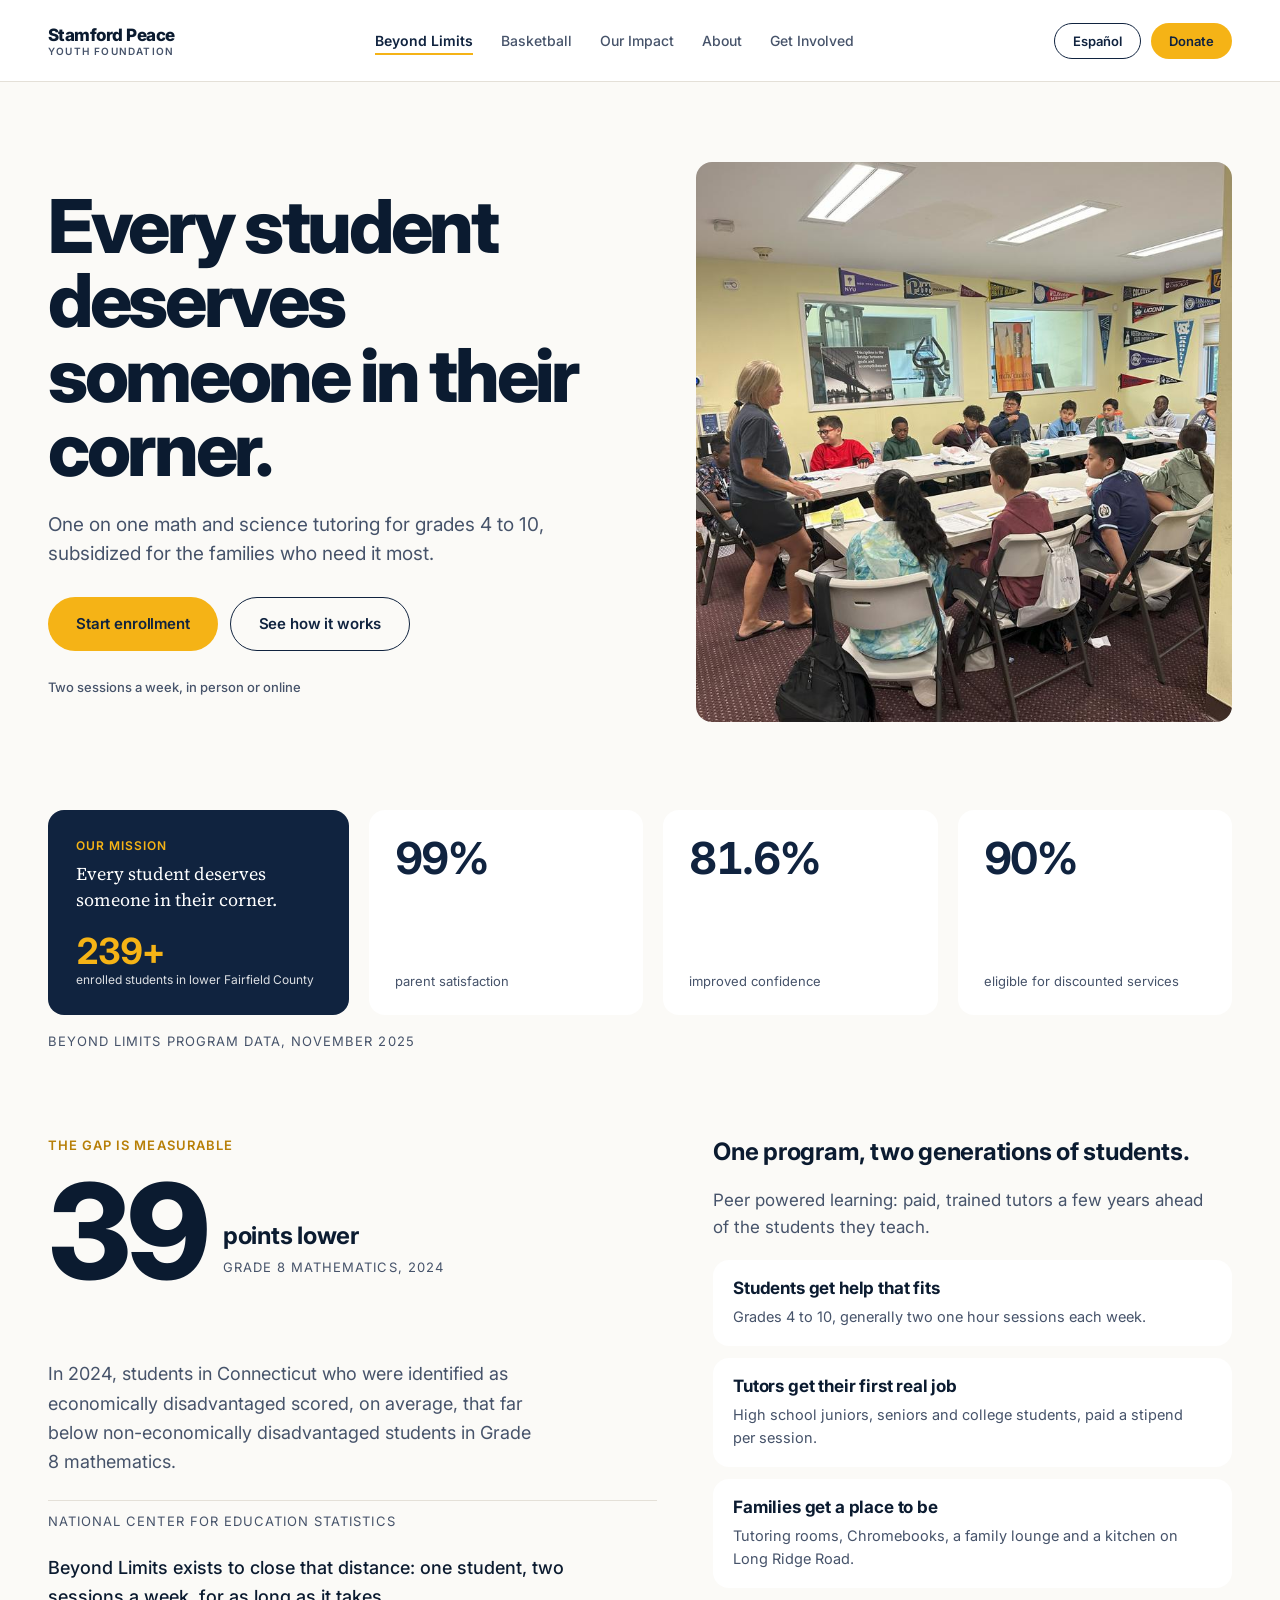
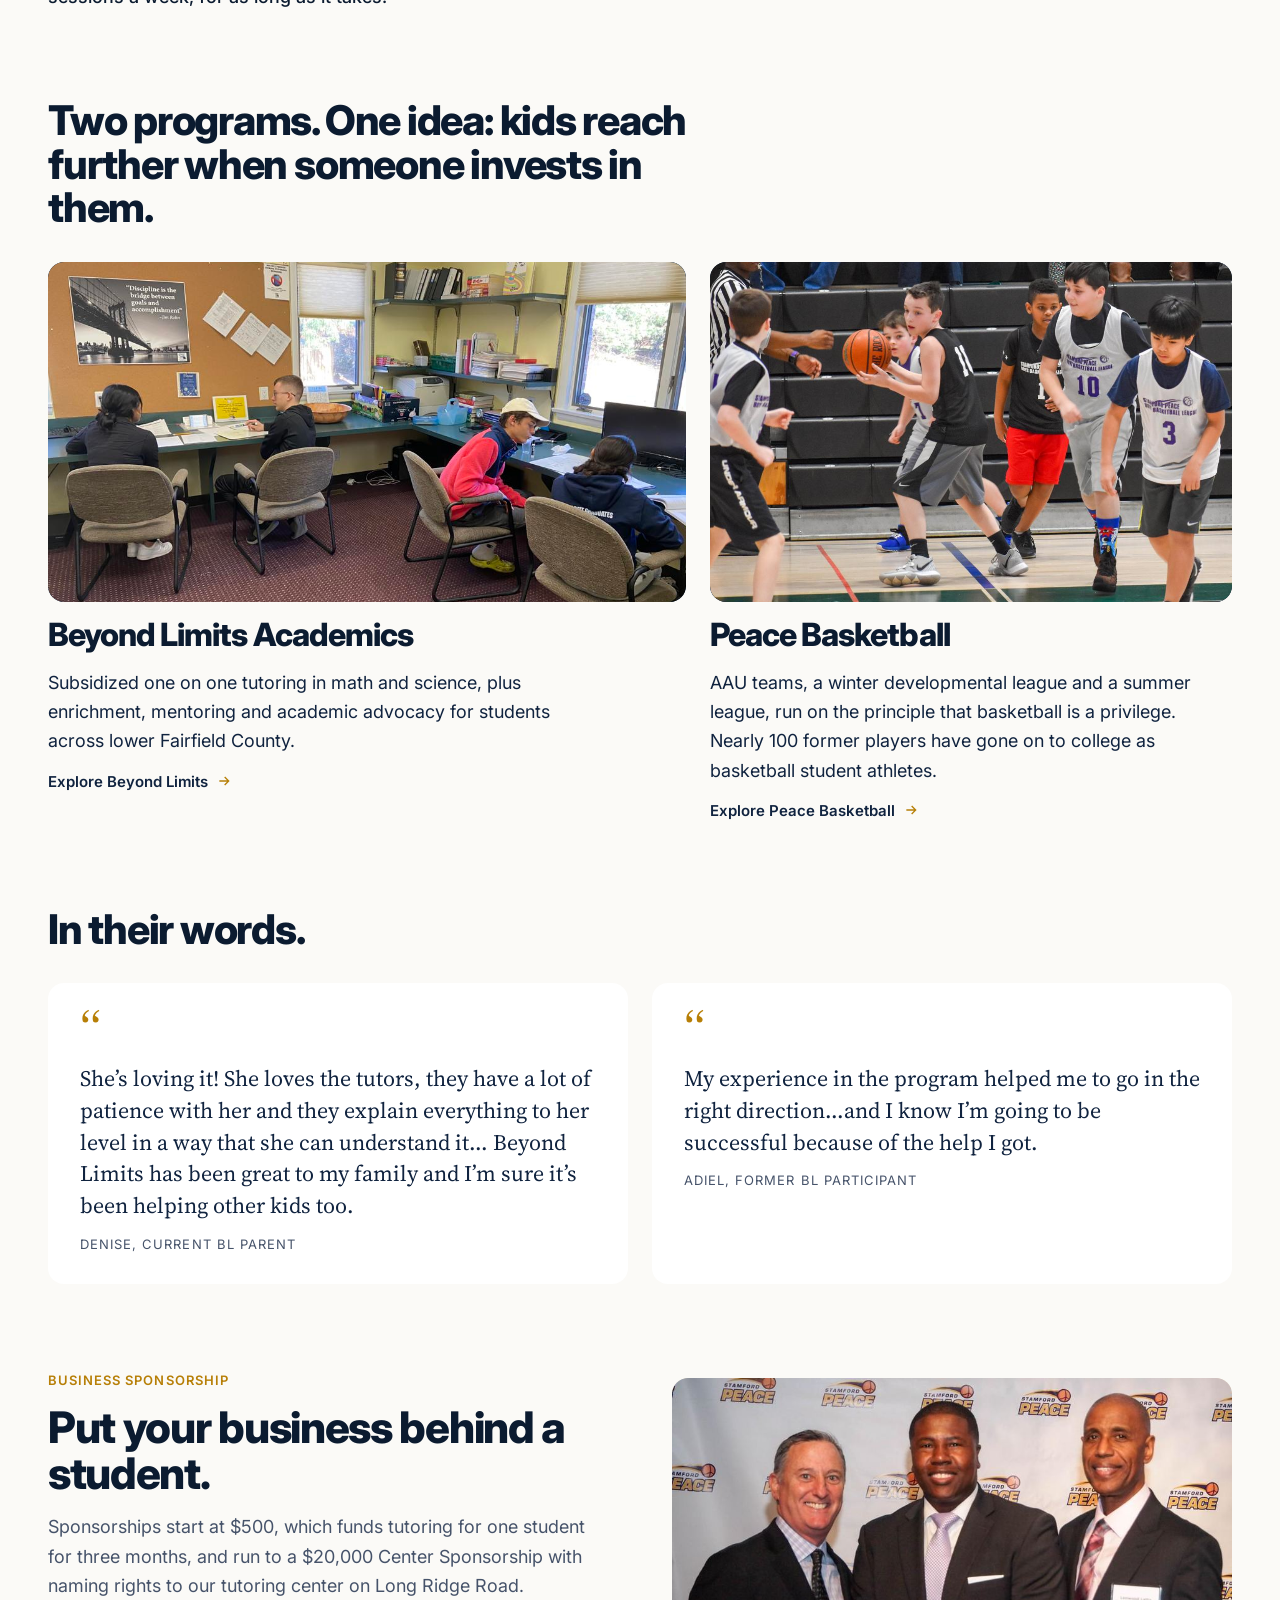
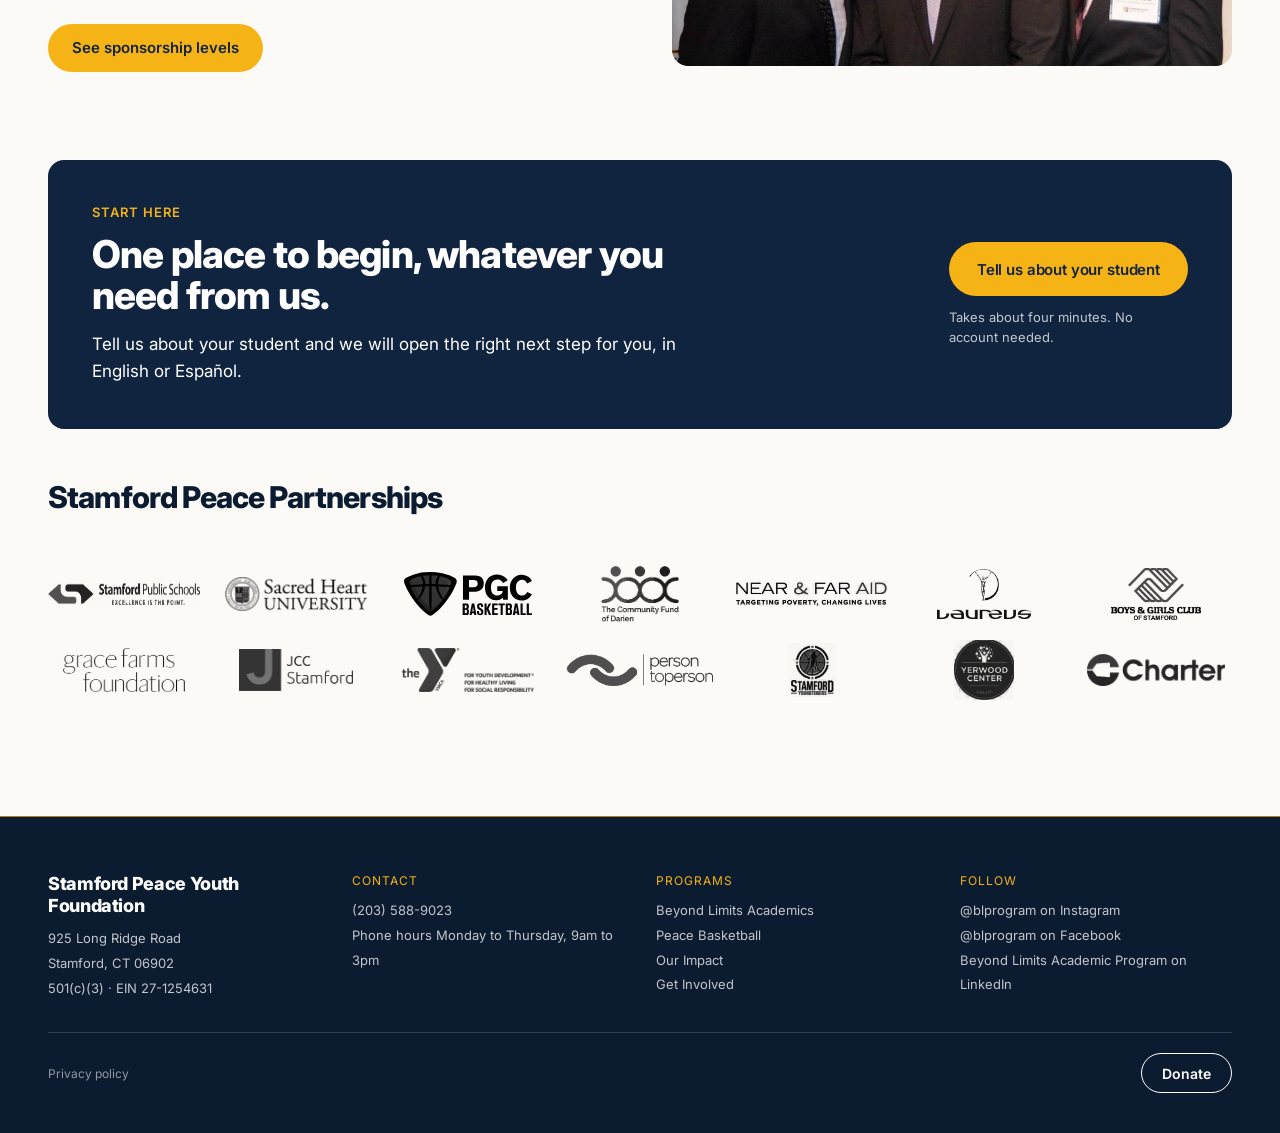
==== index.html @ 71aeefe6 "Rebuild the tutoring page in the Dark Chorus direction Phase 1 through 4 of the redesign, landed on " ====
<!doctype html>
<html lang="en">
<head>
<meta charset="utf-8">
<meta name="robots" content="noindex, nofollow">
<meta name="viewport" content="width=device-width, initial-scale=1">
<title>Beyond Limits Academics · Stamford Peace Youth Foundation</title>
<style>
:root{--navy:#10233F;--ink:#0B1B30;--gold:#F5B316;--gold-deep:#B77F07;--gold-wash:#FDF3DA;--warm:#FBFAF7;--white:#FFFFFF;--slate:#46536A;--line:#E4E0D8;--sky:#E8EEF6;--serif:'Source Serif 4',Georgia,serif;--sans:Inter,system-ui,sans-serif;--pad:48px;--maxw:1280px}
*{box-sizing:border-box}
html{scroll-behavior:smooth}
body{margin:0;background:var(--warm);color:var(--slate);font-family:var(--sans);font-size:16px;-webkit-font-smoothing:antialiased}
a{color:var(--navy);text-decoration:none}a:hover{color:var(--gold-deep)}
img,svg{display:block}
button{font:inherit;color:inherit;background:none;border:0;padding:0;cursor:pointer}
input,select{font:inherit}
:focus-visible{outline:2px solid var(--gold-deep);outline-offset:2px;border-radius:4px}
.wrap{max-width:var(--maxw);margin:0 auto;padding:0 var(--pad)}
h1,h2,h3,p{margin:0}
.d1{font-weight:800;color:var(--ink);font-size:clamp(42px,5.8vw,88px);line-height:1.0;letter-spacing:-0.045em}
.h2{font-weight:800;color:var(--ink);font-size:clamp(28px,3.2vw,48px);line-height:1.06;letter-spacing:-0.03em}
.h3{font-weight:700;color:var(--ink);font-size:24px;line-height:1.25;letter-spacing:-0.01em}
.body{font-size:18px;line-height:1.62;max-width:64ch;text-wrap:pretty}
.micro{font-size:13px;font-weight:600;letter-spacing:.08em;text-transform:uppercase;color:var(--gold-deep)}
.eyebrow-slate{font-size:13px;letter-spacing:.08em;text-transform:uppercase;color:var(--slate)}

/* header */
.headstack{position:sticky;top:0;z-index:60;background:var(--white)}
.nav{display:flex;align-items:center;justify-content:space-between;gap:24px;height:82px;padding:0 var(--pad);border-bottom:1px solid var(--line);background:var(--white);transition:height .22s ease}
.headstack.compact .nav{height:62px}
.headstack.compact .brandsub{opacity:0}
.brand{display:flex;align-items:center;gap:12px}
.brandname{font-size:17px;font-weight:800;letter-spacing:-0.03em;color:var(--ink);line-height:1.1}
.brandsub{font-size:10px;font-weight:600;letter-spacing:.12em;text-transform:uppercase;color:var(--slate);transition:opacity .18s ease}
.navlinks{display:flex;align-items:center;gap:28px;font-size:14px;font-weight:500}
.navright{display:flex;align-items:center;gap:10px}
.pill{display:inline-flex;align-items:center;justify-content:center;height:36px;padding:0 18px;border-radius:999px;font-size:13px;font-weight:600;white-space:nowrap;transition:background-color .16s ease,color .16s ease,border-color .16s ease}
.pill-gold{background:var(--gold);color:var(--navy)}
.pill-gold:hover{background:var(--gold-deep);color:var(--navy)}
.pill-outline{border:1.5px solid var(--navy);color:var(--navy)}
.pill-outline:hover{background:var(--navy);color:var(--white)}
.pill-quiet{border:1px solid var(--line);color:var(--slate)}
.pill-quiet:hover{border-color:var(--gold-deep);color:var(--gold-deep)}
.navlink{position:relative;padding:6px 0;color:var(--slate);white-space:nowrap}
.navlink::after{content:"";position:absolute;left:0;right:0;bottom:0;height:2px;background:var(--gold);transform:scaleX(0);transform-origin:left;transition:transform .18s ease}
.navlink:hover::after,.navlink[aria-current="page"]::after{transform:scaleX(1)}
.navlink[aria-current="page"]{color:var(--navy);font-weight:600}
.burger{display:none;width:44px;height:44px;align-items:center;justify-content:center}
.drawer{display:none}

/* buttons */
.btn{display:inline-flex;align-items:center;justify-content:center;gap:8px;height:48px;padding:0 24px;border-radius:999px;font-size:15px;font-weight:600;white-space:nowrap;transition:background-color .16s ease,color .16s ease,border-color .16s ease,transform .16s ease}
.btn:active{transform:translateY(1px)}
.btn-primary{background:var(--gold);color:var(--navy)}
.btn-primary:hover{background:var(--gold-deep);color:var(--navy)}
.btn-secondary{border:1.5px solid var(--navy);color:var(--navy)}
.btn-secondary:hover{background:var(--navy);color:var(--white)}
.btn-ghost{border:1.5px solid var(--white);color:var(--white)}
.btn-ghost:hover{background:var(--white);color:var(--navy)}
.btn-lg{height:54px;padding:0 28px;letter-spacing:-0.01em}
.btn-sm{height:44px;padding:0 22px}
.btn-xs{height:40px;padding:0 20px;font-size:14px}
.tlink{display:inline-flex;align-items:center;gap:8px;font-size:15px;font-weight:600;color:var(--navy)}
.tlink svg{transition:transform .18s ease}
.tlink:hover{color:var(--gold-deep)}
.tlink:hover svg{transform:translateX(4px)}

/* hero */
.hero{display:grid;grid-template-columns:1.05fr .95fr;gap:56px;align-items:center;padding:80px var(--pad) 88px}
.hero-copy{display:flex;flex-direction:column;gap:24px;min-width:0}
.eyebrow-pill{display:inline-flex;align-items:center;height:32px;padding:0 16px;border-radius:999px;background:var(--white);border:1px solid var(--line);font-size:11px;font-weight:600;letter-spacing:.1em;text-transform:uppercase;color:var(--slate);width:fit-content}
.sup{font-size:19px;line-height:1.55;color:var(--slate);max-width:44ch}
.factline{display:flex;align-items:center;gap:10px;flex-wrap:wrap;font-size:13px;font-weight:500;color:var(--slate);margin-top:4px}
.hero-photo{height:560px;border-radius:16px;overflow:hidden;background:var(--gold-wash)}
.hero-photo img{width:100%;height:100%;object-fit:cover}
.hero-cta{display:flex;gap:12px;margin-top:4px;flex-wrap:wrap}
.slot{border:1.5px dashed var(--gold-deep);background:var(--gold-wash);border-radius:16px;display:flex;flex-direction:column;align-items:center;justify-content:center;gap:10px;text-align:center}
.slot-label{font-size:12px;font-weight:600;color:var(--gold-deep);line-height:1.5}
.slot-on-navy{border:1.5px dashed var(--gold);background:rgba(253,243,218,.12);border-radius:999px;padding:12px 20px;font-size:11px;font-weight:600;color:var(--gold);text-align:center}

/* stat band */
.statband{display:flex;gap:20px}
.stat-anchor{flex:1.1;background:var(--navy);border-radius:16px;padding:28px;display:flex;flex-direction:column;justify-content:space-between;gap:20px}
.stat-anchor-label{font-size:12px;letter-spacing:.08em;text-transform:uppercase;color:var(--gold);font-weight:600}
.stat-anchor-line{font-family:var(--serif);font-size:18px;line-height:1.45;color:var(--white)}
.stat-num-gold{font-size:36px;font-weight:700;letter-spacing:-0.03em;color:var(--gold);font-variant-numeric:tabular-nums;line-height:1}
.stat-sub{font-size:12px;color:var(--white);opacity:.85}
.statcard{flex:1;background:var(--white);border-radius:16px;padding:26px;display:flex;flex-direction:column;justify-content:space-between;gap:20px;position:relative;transition:transform .18s ease}
.stat-num{font-size:44px;font-weight:700;letter-spacing:-0.03em;color:var(--navy);font-variant-numeric:tabular-nums;line-height:1}
.stat-label{font-size:13px;color:var(--slate)}
.source{font-size:13px;letter-spacing:.08em;text-transform:uppercase;color:var(--slate);margin-top:18px}

/* cards */
.card{position:relative;background:var(--white);border-radius:16px;padding:28px;display:flex;flex-direction:column;gap:12px;transition:transform .18s ease}
.card::before,.statcard::before{content:"";position:absolute;top:0;left:0;right:0;height:3px;background:var(--gold);border-radius:16px 16px 0 0;opacity:0;transition:opacity .18s ease}
.card:hover,.statcard:hover{transform:translateY(-2px)}
.card:hover::before,.statcard:hover::before{opacity:1}
.card-title{font-size:22px;font-weight:700;letter-spacing:-0.01em;line-height:1.25;color:var(--ink)}
.card-body{font-size:15px;line-height:1.6}
.grid3{display:grid;grid-template-columns:repeat(3,minmax(0,1fr));gap:24px}
.grid2{display:grid;grid-template-columns:repeat(2,minmax(0,1fr));gap:24px}
.imgcard{display:flex;flex-direction:column;gap:12px;padding:0;background:none;border-radius:0}
.imgcard::before{left:0;right:0}
.imgcard:hover{transform:translateY(-2px)}
.imgcard .visual{height:240px;background:var(--navy);border-radius:16px;display:flex;align-items:center;justify-content:center}
.imgcard .visual.ink{background:var(--ink)}
.imgcard .pad{padding:0 4px}
.section{padding:0 var(--pad) 88px}
.stack{display:flex;flex-direction:column}
.statement{display:flex;flex-direction:column;align-items:center;gap:22px;padding:96px var(--pad);text-align:center}
.bignum{font-size:44px;font-weight:800;letter-spacing:-0.03em;color:var(--ink);line-height:1}
.quote{background:var(--white);border-radius:16px;padding:32px;display:flex;flex-direction:column;gap:14px;position:relative;transition:transform .18s ease}
.quote::before{content:"";position:absolute;top:0;left:0;right:0;height:3px;background:var(--gold);border-radius:16px 16px 0 0;opacity:0;transition:opacity .18s ease}
.quote:hover{transform:translateY(-2px)}
.quote:hover::before{opacity:1}
.qmark{font-family:var(--serif);font-size:56px;line-height:.6;color:var(--gold-deep)}
.qtext{font-family:var(--serif);font-size:22px;line-height:1.45;color:var(--navy)}
.band{background:var(--navy);border-radius:16px}
.band-inner{display:flex;align-items:center;justify-content:space-between;gap:40px;padding:56px 48px}
.band-inner .h2{color:var(--white)}
.band-body{font-size:17px;line-height:1.6;color:var(--white);max-width:64ch}

/* sponsor split */
.sponsorsplit{display:grid;grid-template-columns:minmax(0,1fr) minmax(360px,560px);gap:56px;align-items:center}
.sponsorsplit .h2{font-size:clamp(30px,3.4vw,44px);letter-spacing:-.03em;max-width:18ch}
.imgframe{border-radius:16px;overflow:hidden;background:var(--gold-wash);aspect-ratio:900/464}
.imgframe img{width:100%;height:auto;display:block}

/* mid band */
.midband{display:grid;grid-template-columns:1.08fr .92fr;gap:56px;align-items:start}
.num{font-weight:800;color:var(--ink);letter-spacing:-.05em;line-height:.82;font-variant-numeric:tabular-nums;font-size:132px}
.numrow{display:flex;align-items:flex-end;gap:18px}
.h4{font-size:17px;font-weight:700;letter-spacing:-.01em;color:var(--ink);margin:0}
.sm{font-size:14.5px;line-height:1.55;color:var(--slate);margin:0;text-wrap:pretty}
.srcline{display:flex;align-items:center;gap:10px;border-top:1px solid var(--line);padding-top:12px}
.factrow{background:var(--white);border-radius:16px;padding:18px 20px;display:flex;gap:14px;align-items:flex-start;position:relative;transition:transform .18s ease}
.factrow::before{content:"";position:absolute;top:0;left:0;right:0;height:3px;background:var(--gold);border-radius:16px 16px 0 0;opacity:0;transition:opacity .18s ease}
.factrow:hover{transform:translateY(-2px)}
.factrow:hover::before{opacity:1}
.factrow svg{flex:0 0 auto;margin-top:2px}
.pillars{display:grid;grid-template-columns:1.1fr .9fr;gap:24px}
.pillar{display:flex;flex-direction:column;gap:16px;position:relative;transition:transform .18s ease}
.pillar::before{content:"";position:absolute;top:0;left:0;right:0;height:3px;background:var(--gold);border-radius:16px 16px 0 0;opacity:0;transition:opacity .18s ease;z-index:1}
.pillar:hover{transform:translateY(-2px)}
.pillar:hover::before{opacity:1}
.pillar .ph{height:340px;background:var(--navy);border-radius:16px;display:flex;align-items:center;justify-content:center;padding:16px}
.pillar .ph.ink{background:var(--ink)}
.pillar .ph img{width:100%;height:100%;object-fit:cover;object-position:58% 45%;border-radius:16px;display:block}
.pillar .ph:has(img){padding:0;overflow:hidden}
.pillar-t{font-size:32px;font-weight:800;letter-spacing:-.03em;line-height:1.08;color:var(--ink)}

/* chip */
.chip{display:inline-flex;align-items:center;gap:6px;background:var(--gold-wash);border:1px solid var(--gold-deep);color:var(--gold-deep);font-size:12px;font-weight:600;padding:3px 12px;border-radius:99px;width:fit-content}

/* closing band */
.closing{display:flex;flex-direction:column;gap:52px}
.doorcard{background:var(--navy);border-radius:16px;padding:44px;display:grid;grid-template-columns:minmax(0,1fr) auto;gap:56px;align-items:center}
.doorcard .h2{color:var(--white);font-size:clamp(28px,3vw,40px);letter-spacing:-.022em;line-height:1.08;max-width:24ch}
.micro-gold{color:var(--gold)}
.doorsub{font-size:17px;line-height:1.6;color:var(--white);max-width:56ch;text-wrap:pretty}
.doorside{display:flex;flex-direction:column;align-items:flex-start;gap:12px}
.doornote{font-size:13px;line-height:1.5;color:var(--white);opacity:.75;max-width:24ch}
.partnerhead{display:grid;grid-template-columns:minmax(0,1fr) auto;gap:48px;align-items:baseline}
.partnerhead .h3{font-size:30px;font-weight:800;letter-spacing:-.028em;line-height:1.1}
.logorow{display:grid;align-items:center;justify-items:center;gap:32px;padding:28px 0;grid-template-columns:repeat(5,minmax(0,1fr))}
.logorow.four{grid-template-columns:repeat(5,minmax(0,1fr))}
.logorow img{width:auto;max-width:100%;flex:0 0 auto}
.lg-bgc{height:52px}.lg-charter{height:32px}.lg-cfd{height:56px}.lg-gf{height:44px}.lg-jcc{height:42px}.lg-laureus{height:50px}.lg-nfa{height:26px}.lg-ncy{height:44px}.lg-p2p{height:32px}.lg-shu{height:34px}.lg-sps{height:22px}.lg-syt{height:54px}.lg-yer{height:60px}.lg-pgc{height:44px}

/* footer */
.foot{background:var(--ink);border-top:1px solid var(--gold-deep);padding:56px 0 40px}
.foot-grid{display:grid;grid-template-columns:repeat(4,minmax(0,1fr));gap:32px}
.foot-col{display:flex;flex-direction:column;gap:10px}
.foot-h{font-size:12px;letter-spacing:.08em;text-transform:uppercase;color:var(--gold)}
.foot-t{font-size:18px;font-weight:800;letter-spacing:-0.02em;color:var(--white);line-height:1.2}
.foot-b{font-size:13px;line-height:1.9;color:var(--white);opacity:.75}
.foot-b a{color:var(--white)}.foot-b a:hover{color:var(--gold)}
.foot-bot{display:flex;justify-content:space-between;align-items:center;gap:20px;border-top:1px solid rgba(255,255,255,.15);padding-top:20px;margin-top:32px}
.foot-legal{font-size:12px;color:var(--white);opacity:.55}
.foot-legal a{color:var(--white)}

@media (max-width:1100px){
  :root{--pad:32px}
  .hero{gap:36px}
  .hero-photo{height:400px}
  .band-inner{padding:44px 36px}
  .sponsorsplit{grid-template-columns:1fr;gap:28px}
  .imgframe{max-width:640px}
  .statband{flex-wrap:wrap}
  .stat-anchor{flex:1 1 100%}
  .statcard{flex:1 1 calc(33.333% - 14px)}
  .navlinks{gap:20px;font-size:13.5px}
  .pill{padding:0 14px}
}
@media (max-width:900px){
  :root{--pad:20px}
  .burger{display:flex}
  .navlinks{display:none}
  .navright{display:none}
  .nav{height:60px}
  .headstack.compact .nav{height:56px}
  .drawer{display:block;overflow:hidden;height:0;background:var(--white);border-bottom:1px solid var(--line);transition:height .26s ease}
  .drawer-inner{display:flex;flex-direction:column;padding:8px var(--pad) 20px;gap:2px}
  .drawer-inner a{display:flex;align-items:center;min-height:48px;font-size:16px;font-weight:500;color:var(--navy);border-bottom:1px solid var(--line)}
  .drawer-inner a:hover{color:var(--gold-deep)}
  .drawer .btn{margin-top:16px}
  .brandsub{display:none}
  .hero{grid-template-columns:1fr;gap:24px;padding:32px var(--pad)}
  .body{font-size:16px}
  .sup{font-size:17px}
  .hero-cta{flex-direction:column;gap:12px;margin-top:0}
  .hero-cta .btn{width:100%;height:52px}
  .hero-photo{height:260px}
  .statband{flex-direction:column;gap:14px}
  .stat-anchor,.statcard{flex:1 1 auto}
  .midband{grid-template-columns:1fr;gap:28px}
  .num{font-size:96px}
  .pillars{grid-template-columns:1fr;gap:28px}
  .pillar .ph{height:200px}
  .pillar-t{font-size:26px}
  .statement{padding:44px var(--pad);gap:14px}
  .h3{font-size:21px}
  .card-title{font-size:20px}
  .bignum{font-size:32px}
  .stat-num{font-size:38px}
  .grid2,.grid3,.grid4{grid-template-columns:1fr;gap:14px}
  .section{padding:0 var(--pad) 44px}
  .card{padding:20px;gap:8px}
  .card-title{font-size:15px}
  .card-body{font-size:14px}
  .imgcard .visual{height:180px}
  .quote{padding:24px}
  .qtext{font-size:18px}
  .band-inner{flex-direction:column;align-items:stretch;gap:16px;padding:32px 24px}
  .band-inner .btn{width:100%}
  .band-body{font-size:15px}
  .sponsorsplit{grid-template-columns:1fr;gap:24px}
  .sponsorsplit .btn{width:100%}
  .closing{gap:32px}
  .doorcard{grid-template-columns:1fr;gap:24px;padding:28px 24px}
  .doorside{align-items:stretch}
  .doorside .btn{width:100%;height:52px}
  .doornote{max-width:none}
  .partnerhead{grid-template-columns:1fr;gap:14px}
  .logorow,.logorow.four{grid-template-columns:repeat(2,minmax(0,1fr));gap:20px;padding:20px 0}
  .foot-grid{grid-template-columns:1fr;gap:24px}
  .foot-bot{flex-direction:column;align-items:flex-start}
}
@media (prefers-reduced-motion:reduce){*{transition-duration:.01ms!important;animation-duration:.01ms!important}html{scroll-behavior:auto}}
.logorow a{display:flex;align-items:center;justify-content:center;min-width:0;max-width:100%}
.logorow a img{transition:opacity .16s ease}
.logorow a:hover img{opacity:.7}
/* PATTERNS:START -- generated from patterns.css, do not edit here */
/* Self-hosted rather than loaded from Google: no third-party request, nothing
   about a family's visit leaves this domain, and the page cannot fall back to
   Georgia on a network that blocks the CDN.

   WOFF2, subset to the characters this site actually renders. The pair arrived
   as raw variable TTF at 2,037KB, which is a poor trade for families opening
   this on a phone. Subsetting to Basic Latin, Latin-1 Supplement, Latin
   Extended-A, General Punctuation, arrows and currency takes it to 337KB, and
   both variable axes survive, so every weight from 400 to 800 still resolves
   from the one file.

   The ranges are deliberately wider than today's text. Latin-1 covers Spanish
   accents, because Spanish versions of the parent-facing pages are an open
   question with Andy. The arrow range is not optional: impact.html renders a
   &rarr; and without it that character ships as tofu.

   To regenerate after a copy change that introduces a new character, subset
   from the TTF originals with fontTools rather than editing these files. */
@font-face{font-family:Inter;src:url('fonts/Inter-variable.woff2') format('woff2');font-style:normal;font-weight:100 900;font-display:swap}
@font-face{font-family:'Source Serif 4';src:url('fonts/SourceSerif4-variable.woff2') format('woff2');font-style:normal;font-weight:200 900;font-display:swap}

/* ============================================================================
   Photograph patterns. Single source of truth.

   The nine pages each carry their own <style> block and none of them match, so
   these rules are NOT copied by hand into nine files. build-site.py inlines this
   file into every page at the PATTERNS marker and fails the build if a page is
   missing it. Edit here, run the build, and every page gets it.

   Inlined rather than <link>ed on purpose: this is a static GitHub Pages site and
   an extra blocking request for ~4KB is a worse trade than the duplication.

   EVERY CLASS IS PREFIXED p-. That is not decoration.
   The first version of this file used .ph and .mosaic, and both already existed:
   .ph is a 340px navy placeholder box on index and tutoring, .mosaic is the
   two-column layout on tutoring. Injecting them silently restyled both live
   sections. (.band collided only with a dead rule no markup uses, so that one
   was harmless.) The prefix is what stops a new pattern reaching into markup it
   was never meant to touch, so keep it.

   House rules these follow:
     - tokens only, no new colours
     - .wrap is max-width 1280 with 48px sides; .section adds 88px bottom
     - breakpoints are 1100 and 900, matching the pages
     - every image declares aspect-ratio so nothing reflows when it loads
   ============================================================================ */

/* Shared. Every photograph on the site goes through .p-img. -----------------

   No height here on purpose. Two kinds of pattern use this:
     - the IMAGE carries the shape (card, figure, pair, accent) via aspect-ratio
     - the WRAPPER carries the shape (band, split, mosaic) and the image fills it
   A blanket height:100% breaks the first kind: inside a flex card it resolves
   against the card and silently overrides aspect-ratio, which is exactly how the
   three cards in a grid ended up three different heights. So the wrapper-shaped
   patterns opt into height:100% themselves, below.

   height:auto is load-bearing, not a default. Every <img> carries width and
   height attributes so the browser reserves the right box before the file
   arrives, and those attributes are presentational hints: with no height in the
   CSS they apply literally, so a 600x600 file in a 240px column rendered 240
   wide by 600 tall and aspect-ratio was ignored, because aspect-ratio only
   applies when height is auto. */
.p-img{display:block;width:100%;height:auto;object-fit:cover;background:var(--sky);border-radius:14px}
.p-img-flat{border-radius:0}
.p-fig{margin:0}
.p-cap{margin-top:10px;font-size:13.5px;line-height:1.5;color:var(--slate);max-width:58ch}

/* 1. Full-bleed band -------------------------------------------------------
   Escapes .wrap entirely, so it is a top-level <section class="p-band">, never
   a child of .wrap.section. Text sits on a scrim, not on the bare photograph:
   a photo's own contrast is not something we control. */
.p-band{position:relative;margin:0 0 88px;min-height:clamp(320px,42vw,520px);display:grid;isolation:isolate}
.p-band>.p-img{position:absolute;inset:0;height:100%;border-radius:0;z-index:0}
.p-band::after{content:"";position:absolute;inset:0;z-index:1;background:linear-gradient(100deg,rgba(11,27,48,.86) 0%,rgba(11,27,48,.66) 46%,rgba(11,27,48,.28) 100%)}
.p-band-in{position:relative;z-index:2;align-self:center;width:100%;max-width:var(--maxw);margin:0 auto;padding:64px var(--pad);display:flex;flex-direction:column;gap:18px;align-items:flex-start}
.p-band-in>*{max-width:44ch}
.p-band .h2,.p-band .d1{color:var(--white)}
.p-band .body,.p-band .sup{color:#DCE4EF}
.p-band .micro{color:var(--gold)}
/* A centred band needs a symmetric scrim: the default gradient is built for
   text sitting on the left, so it leaves the right end of a centred headline on
   the lightest part of the photograph. */
.p-band-center::after{background:linear-gradient(180deg,rgba(11,27,48,.60) 0%,rgba(11,27,48,.78) 100%)}

/* 2. Photo beside copy -----------------------------------------------------
   Copy leads. .p-split-flip puts the photograph first on wide screens and
   leaves source order alone, so a screen reader still hears the heading first. */
.p-split{display:grid;grid-template-columns:1fr 1fr;gap:clamp(28px,4vw,64px);align-items:center}
.p-split-media{aspect-ratio:4/3;margin:0}
.p-split-media .p-img{height:100%}
.p-split-flip .p-split-media{order:-1}
.p-split-copy{display:flex;flex-direction:column;gap:16px;align-items:flex-start}

/* 3. Inline figure ---------------------------------------------------------
   Sits inside a reading column and is deliberately narrower than the text it
   interrupts, so the eye keeps its place. */
.p-figure{margin:26px 0 0;max-width:520px}
.p-figure .p-img{aspect-ratio:5/4}

/* 4. Portrait pair ---------------------------------------------------------
   Two people, named. The name is part of the pattern because an unnamed
   portrait on an About page is worse than no portrait. */
.p-pair{display:grid;grid-template-columns:repeat(2,minmax(0,1fr));gap:clamp(20px,3vw,40px);max-width:760px}
.p-pair figure{margin:0}
.p-pair .p-img{aspect-ratio:4/5}
.p-pair-name{margin-top:12px;font-size:17px;font-weight:700;letter-spacing:-.01em;color:var(--ink)}
.p-pair-role{margin-top:2px;font-size:14px;color:var(--slate)}

/* 5. Card grid -------------------------------------------------------------
   Two, three or four across. Set --n to the count; it collapses on its own. */
.p-grid{display:grid;grid-template-columns:repeat(var(--n,3),minmax(0,1fr));gap:clamp(18px,2.4vw,28px)}
.p-card{display:flex;flex-direction:column;background:var(--white);border:1px solid var(--line);border-radius:16px;overflow:hidden}
.p-card .p-img{aspect-ratio:3/2;border-radius:0}
.p-card-b{padding:18px 20px 22px;display:flex;flex-direction:column;gap:7px;flex:1}
.p-card-t{font-size:17px;font-weight:700;letter-spacing:-.01em;color:var(--ink)}

/* 6. Mosaic ----------------------------------------------------------------
   One room, three ways. Used exactly once on the site, on the tutoring centre.
   Give the biggest slot the strongest photograph: the large cell is the one
   people read, so a weak image there inverts the whole point of the pattern. */
.p-mosaic{display:grid;grid-template-columns:1.55fr 1fr;grid-template-rows:repeat(2,1fr);gap:14px;aspect-ratio:16/9}
.p-mosaic>*{margin:0}
.p-mosaic>*:first-child{grid-row:span 2}
.p-mosaic .p-img{height:100%}

/* 7. Quiet accent ----------------------------------------------------------
   The smallest pattern. For sections whose content is the words, where a
   photograph is a breath rather than evidence. */
.p-accent{display:flex;gap:clamp(20px,3vw,36px);align-items:flex-start}
.p-accent-media{flex:0 0 clamp(160px,20vw,240px);margin:0}
.p-accent-media .p-img{aspect-ratio:1}
.p-accent-copy{flex:1;min-width:0;display:flex;flex-direction:column;gap:14px;align-items:flex-start}

/* 8. Aside -----------------------------------------------------------------
   Content leads on the left, a figure sits beside it on the right. Born on
   tutoring.html "How to enroll", where a figure in the reading column left an
   empty half page next to it: this puts the photograph in that space and made
   the section 30% shorter. Anything full width inside it takes .p-aside-wide. */
.p-aside{display:grid;grid-template-columns:1.15fr .85fr;gap:clamp(28px,4vw,56px);align-items:start}
.p-aside-wide{grid-column:1/-1}
.p-figure-flush{margin-top:0}

/* 9. Numbered grid ---------------------------------------------------------
   For a list of principles that arrived as one paragraph with inline numbers.
   Same words, one entry point per item instead of one for the whole block. */
.p-numgrid{display:grid;grid-template-columns:repeat(3,minmax(0,1fr));gap:clamp(16px,2vw,22px)}
.p-num{background:var(--white);border:1px solid var(--line);border-radius:14px;
padding:20px 22px 22px;display:flex;flex-direction:column;gap:6px}
.p-num-n{font-size:13px;font-weight:700;color:var(--gold-deep);letter-spacing:.04em;
font-variant-numeric:tabular-nums}
.p-num-t{font-size:17px;font-weight:700;letter-spacing:-.01em;color:var(--ink)}

/* 10. Field list -----------------------------------------------------------
   For a set of things a reader needs to COMPARE. Three leagues were described
   in three prose paragraphs covering the same six attributes in a different
   order each time, so the fact that only one of them takes girls was invisible
   without reading all three to the end. Same labels, same order, every card. */
.fields{margin:2px 0 0;display:flex;flex-direction:column;gap:9px}
.fq dt{font-size:11px;font-weight:700;letter-spacing:.07em;text-transform:uppercase;color:var(--gold-deep)}
.fq dd{margin:2px 0 0;font-size:14.5px;line-height:1.5;color:var(--slate)}
/* The labels only compare if they line up across cards, so a heading that wraps
   to two lines must not push its own field list down past its neighbours'. */
h3:has(+ .fields){min-height:2.6em}
@media (max-width:900px){h3:has(+ .fields){min-height:0}}

/* 11. Quote grid -----------------------------------------------------------
   Four testimonies at 20px with 56px quote marks read as four essays. The fix
   was never fewer quotes: it was smaller ones. The number they all support
   leads the section rather than trailing it in a sentence nobody reaches. */
.qlead{display:flex;gap:22px;align-items:flex-start;background:var(--white);
border:1px solid var(--line);border-radius:16px;padding:22px 26px}
.qlead-num{font-size:44px;font-weight:800;letter-spacing:-.03em;color:var(--gold-deep);line-height:1}
.qlead-t{font-size:15px;font-weight:700;color:var(--ink);margin-bottom:4px}
.qlead .sm{max-width:62ch}
.qgrid{display:grid;grid-template-columns:repeat(2,minmax(0,1fr));gap:16px}
.qcompact{padding:22px 24px;gap:10px}
.qcompact .qtext{font-size:16.5px;line-height:1.5}
.qcompact .qmark{font-size:34px}

/* Text link ----------------------------------------------------------------
   .tlink is an existing site class, but only four of the nine pages define it
   and the four do not agree. impact.html and about.html use it and style it not
   at all, so their links rendered as plain inline text and the arrow wrapped to
   its own line. One definition here, last in the cascade, so all nine match.
   width:fit-content and white-space:nowrap are sponsorship's version, which is
   the only one that had already solved the wrapping arrow. */
.tlink{display:inline-flex;align-items:center;gap:8px;font-size:15px;font-weight:600;
color:var(--navy);white-space:nowrap;width:fit-content}
.tlink svg{transition:transform .18s ease}
.tlink:hover{color:var(--gold-deep)}
.tlink:hover svg{transform:translateX(4px)}
@media (prefers-reduced-motion:reduce){.tlink svg,.tlink:hover svg{transition:none;transform:none}}

/* 12. Growth arc -----------------------------------------------------------
   Two numbers and the distance between them. Built because "supporting
   initially five students... now working with 250+" was a subordinate clause
   on a page called Our Impact. */
.arc{display:flex;align-items:center;gap:clamp(20px,4vw,48px);background:var(--white);
border:1px solid var(--line);border-radius:16px;padding:24px 28px;flex-wrap:wrap}
.arc-yr{font-size:11px;font-weight:700;letter-spacing:.08em;text-transform:uppercase;color:var(--slate)}
.arc-n{font-size:52px;font-weight:800;letter-spacing:-.04em;line-height:1;color:var(--slate);margin-top:4px}
.arc-now{color:var(--gold-deep)}
.arc-to{font-size:30px;color:var(--line)}
.arc .sm{margin-top:6px;display:block}
.fields-wide .fq dd{max-width:66ch}
.whycard{background:var(--white);border:1px solid var(--line);border-radius:16px;padding:24px 28px}

/* 13. Logo wall ------------------------------------------------------------
   A modifier on the site's existing .logorow, NOT a replacement, because the
   per-logo heights on index.html were already hand-tuned and an area-normalising
   formula independently agreed with them within a few pixels. Sizing was never
   the problem. Two things were: fourteen competing colour schemes, and a five
   column grid that left fourteen logos as 5 / 5 / 4 with an orphan gap.

   The filter is measured, not chosen by eye. grayscale plus opacity left a
   93-point spread between the palest logo and the darkest, because opacity
   cannot rescue a pale original. Darkening cuts that spread to 43. */
.p-logowall{grid-template-columns:repeat(auto-fit,minmax(140px,1fr));gap:18px 20px}
.p-logowall img{filter:grayscale(1) brightness(.45);transition:filter .18s ease;max-width:100%}
.p-logowall a:hover img,.p-logowall a:focus-visible img{filter:none}
@media (prefers-reduced-motion:reduce){.p-logowall img{transition:none}}

/* 14. Three-up mosaic ------------------------------------------------------
   A modifier on the site's .mosaic-grid, which is a 2x2. Three photographs in a
   four-cell grid leave an orphan, so the first spans both columns. */
.p-mosaic3{grid-template-rows:auto auto}
.p-mosaic3>*:first-child{grid-column:1/-1}
.p-mosaic3>*{min-height:0}

/* 15. Name chips -----------------------------------------------------------
   For a long list of peers where every entry carries equal weight. Built for
   the 26 colleges on basketball.html, which had been a five-column text grid
   with rules through it, plus a screenshot of a six-logo collage that named
   five colleges the list already had. Chips beat logos here: we hold logo files
   for three of the twenty-six, and featuring those three would claim they are
   special when the only thing special about them is that we have the files. */
.p-chips{list-style:none;display:flex;flex-wrap:wrap;gap:8px;margin:2px 0 0;padding:0}
.p-chips li{font-size:14px;line-height:1;color:var(--navy);background:var(--white);
border:1px solid var(--line);border-radius:999px;padding:9px 15px}

/* Logo strip ---------------------------------------------------------------
   Not one of the seven. Real logo files on a neutral ground. */
.p-logos{display:flex;flex-wrap:wrap;gap:clamp(20px,3vw,44px);align-items:center}
.p-logos img{height:clamp(38px,4.4vw,56px);width:auto;object-fit:contain;filter:grayscale(1);opacity:.72;transition:filter .18s ease,opacity .18s ease}
.p-logos img:hover{filter:grayscale(0);opacity:1}

/* 16. Dark Chorus ---------------------------------------------------------
   Selected tutoring direction. These are opt-in composition rules rather
   than global replacements: the system lives here, but only markup carrying
   a p-chorus-* class adopts it. Flat fields, rules and whitespace do the
   grouping so scholarship recipients and testimony never become card grids. */
.p-chorus-hero{grid-template-columns:minmax(0,1fr) minmax(360px,.82fr);gap:clamp(42px,6vw,78px);align-items:center}
.p-chorus-hero-copy{gap:28px}
.p-chorus-hero{padding-top:clamp(72px,9vw,132px);padding-bottom:clamp(72px,9vw,132px)}
.p-chorus-hero .d1{font-size:clamp(3.25rem,8vw,7rem);line-height:.92;letter-spacing:-.058em;text-wrap:balance}
.p-chorus-hero .sup{font-size:clamp(1.25rem,2vw,1.65rem);line-height:1.48}
.p-chorus-hero .btn,.p-chorus-hero .tlink{font-size:.875rem}
.p-chorus-hero-media{width:min(100%,560px);height:auto;justify-self:end;border-radius:0;overflow:visible;background:transparent}
.p-chorus-hero-media img{width:100%;height:auto;aspect-ratio:4/3;object-fit:cover;object-position:50% 35%;border-radius:0}

.p-chorus-sessions{padding:0;background:var(--sky)}
.p-chorus-sessions-inner{display:grid;grid-template-columns:minmax(300px,.8fr) minmax(0,1.2fr);gap:clamp(44px,7vw,112px);align-items:start;padding-top:clamp(72px,9vw,132px);padding-bottom:clamp(72px,9vw,132px)}
.p-chorus-heading{font-size:clamp(2.2rem,5vw,4.6rem);line-height:.98;letter-spacing:-.045em;text-wrap:balance}
.p-chorus-prose{font-size:clamp(.9375rem,1.4vw,1.05rem);line-height:1.68;max-width:65ch;text-wrap:pretty}

.p-chorus-scholarships{padding-top:clamp(88px,9vw,128px);padding-bottom:clamp(88px,9vw,128px)}
.p-chorus-scholarships-head{display:flex;flex-direction:column;gap:24px;max-width:940px}
.p-chorus-scholarship-list{display:flex;flex-direction:column;gap:clamp(84px,10vw,128px);margin-top:clamp(56px,7vw,96px)}
.p-chorus-scholarship{display:flex;flex-direction:column;gap:26px;min-width:0}
.p-chorus-subheading{font-size:clamp(1.25rem,2vw,1.65rem);font-weight:600;line-height:1.15;letter-spacing:-.022em;color:var(--ink);text-wrap:balance}
.p-chorus-scholarship-body{display:flex;flex-direction:column;gap:18px;font-size:clamp(.9375rem,1.4vw,1.05rem);line-height:1.68;max-width:65ch;text-wrap:pretty}
.p-chorus-recipient-line{font-weight:700;color:var(--ink)}
.p-chorus-recipient-set{display:grid;grid-template-columns:repeat(2,minmax(0,1fr));gap:24px;margin-top:12px;min-width:0}
.p-chorus-recipient{min-width:0;max-width:720px;margin:0;background:transparent;border:0;border-radius:0;box-shadow:none}
.p-chorus-recipient>.p-img{width:100%;height:auto;aspect-ratio:3/2;object-fit:cover;background:transparent;border:0;border-radius:0;box-shadow:none}
.p-chorus-recipient figcaption{display:flex;flex-direction:column;gap:4px;margin-top:14px;background:transparent;border:0;box-shadow:none;font-size:.75rem}
.p-chorus-recipient figcaption strong{font-size:clamp(.9375rem,1.4vw,1.05rem);color:var(--ink)}
.p-chorus-recipient figcaption span,.p-chorus-testimony figcaption,.p-chorus-recipient-quote-credit{font-size:.75rem;line-height:1.5;letter-spacing:.075em;text-transform:uppercase;color:var(--slate)}
.p-chorus-recipient-quote{margin:18px 0 0;padding-left:18px;border-left:2px solid var(--gold);border-radius:0;font-family:var(--serif);font-size:clamp(.9375rem,1.4vw,1.05rem);line-height:1.62;color:var(--navy)}
.p-chorus-recipient-quote-credit{display:block;margin:9px 0 0 20px;font-style:normal}

.p-chorus-testimonials{padding:0;background:var(--navy);color:var(--white)}
.p-chorus-testimonials-inner{display:grid;grid-template-columns:minmax(280px,.75fr) minmax(0,1.25fr);gap:clamp(50px,7vw,108px);padding-top:clamp(82px,9vw,132px);padding-bottom:clamp(82px,9vw,132px)}
.p-chorus-testimonial-lead{display:flex;flex-direction:column;gap:40px}
.p-chorus-testimonials .p-chorus-heading,.p-chorus-testimonials .p-chorus-stat-copy strong,.p-chorus-testimonials .p-chorus-testimony blockquote{color:var(--white)}
.p-chorus-stat{display:flex;align-items:flex-start;gap:24px}
.p-chorus-stat-number{font-size:clamp(2.2rem,5vw,4.6rem);font-weight:800;line-height:.82;letter-spacing:-.05em;color:var(--gold)}
.p-chorus-stat-copy{font-size:clamp(.9375rem,1.4vw,1.05rem);line-height:1.68;max-width:60ch;color:var(--sky)}
.p-chorus-testimony-list{display:grid;grid-template-columns:repeat(2,minmax(0,1fr));gap:48px 30px}
.p-chorus-testimony{margin:0;padding-top:22px;border-top:1px solid var(--slate);border-radius:0;background:transparent;box-shadow:none}
.p-chorus-testimony blockquote{margin:0;font-family:var(--serif);font-size:clamp(1.25rem,2vw,1.65rem);line-height:1.48;text-wrap:pretty}
.p-chorus-testimony figcaption{margin-top:18px;color:var(--sky)}

/* Responsive ---------------------------------------------------------------
   1100 first, then 900, matching the pages' own breakpoints. */
@media (max-width:1100px){
  .p-grid{grid-template-columns:repeat(min(var(--n,3),2),minmax(0,1fr))}
  .p-accent-media{flex-basis:clamp(140px,22vw,200px)}
  .p-numgrid{grid-template-columns:repeat(2,minmax(0,1fr))}
}
@media (max-width:900px){
  .p-band{min-height:0;margin-bottom:64px}
  .p-band-in{padding:48px var(--pad)}
  .p-band::after{background:linear-gradient(180deg,rgba(11,27,48,.72) 0%,rgba(11,27,48,.84) 100%)}
  .p-split{grid-template-columns:1fr;gap:24px}
  .p-split-flip .p-split-media{order:0}
  .p-grid{grid-template-columns:1fr}
  .p-pair{grid-template-columns:1fr 1fr;gap:16px}
  .p-mosaic{grid-template-columns:1fr;grid-template-rows:none;aspect-ratio:auto}
  .p-mosaic>*:first-child{grid-row:auto}
  .p-mosaic .p-img{aspect-ratio:3/2}
  .p-accent{flex-direction:column;gap:18px}
  .p-accent-media{flex-basis:auto;width:min(100%,260px)}
  .p-figure{max-width:100%}
  .p-aside{grid-template-columns:1fr;gap:28px}
  .p-numgrid{grid-template-columns:1fr}
  .qgrid{grid-template-columns:1fr}
  .qlead{flex-direction:column;gap:10px}
  .p-chorus-hero{grid-template-columns:1fr;gap:24px;padding-top:64px;padding-bottom:64px}
  .p-chorus-hero-media{width:100%;max-width:100%;justify-self:stretch}
  .p-chorus-sessions-inner,.p-chorus-testimonials-inner,.p-chorus-testimony-list{grid-template-columns:1fr}
  .p-chorus-sessions-inner{gap:32px;padding-top:64px;padding-bottom:64px}
  .p-chorus-scholarships{padding-top:64px;padding-bottom:64px}
  .p-chorus-scholarship-list{gap:84px}
  .p-chorus-recipient-set{grid-template-columns:1fr}
  .p-chorus-testimonials-inner{gap:58px;padding-top:64px;padding-bottom:64px}
  .p-chorus-stat{flex-direction:column;gap:16px}
}

/* A photograph is decoration here, never information. Anyone who cannot see it
   still has the heading and the copy, so no pattern hides text behind an image. */
@media (prefers-reduced-motion:reduce){
  .p-logos img{transition:none}
}
/* PATTERNS:END */
</style>
</head>
<body>
<div class="headstack" id="headstack">
  <nav class="nav" aria-label="Main">
    <a class="brand" href="#top" aria-label="Stamford Peace Youth Foundation, home">
      <span><span class="brandname">Stamford Peace</span><span class="brandsub" style="display:block">Youth Foundation</span></span>
    </a>
    <div class="navlinks">
      <a class="navlink" href="beyond-limits.html" aria-current="page">Beyond Limits</a>
      <a class="navlink" href="basketball.html">Basketball</a>
      <a class="navlink" href="impact.html">Our Impact</a>
      <a class="navlink" href="about.html">About</a>
      <a class="navlink" href="start.html">Get Involved</a>
    </div>
    <div class="navright">
      <a class="pill pill-outline" href="#">Español</a>
      <a class="pill pill-gold" href="donate.html">Donate</a>
    </div>
    <button class="burger" id="burger" aria-expanded="false" aria-controls="drawer" aria-label="Open menu">
      <svg width="24" height="24" viewBox="0 0 24 24" fill="none" stroke="#10233F" stroke-width="2" aria-hidden="true"><path d="M4 7h16M4 12h16M4 17h16"/></svg>
    </button>
  </nav>
  <div class="drawer" id="drawer">
    <div class="drawer-inner">
      <a href="beyond-limits.html">Beyond Limits</a>
      <a href="basketball.html">Basketball</a>
      <a href="impact.html">Our Impact</a>
      <a href="about.html">About</a>
      <a href="start.html">Get Involved</a>
      <a href="#">Español</a>
      <a class="btn btn-primary" href="donate.html">Donate</a>
    </div>
  </div>
</div>

<main id="top">

  <section class="wrap hero">
    <div class="hero-copy">
      <h1 class="d1">Every student deserves someone in their corner.</h1>
      <p class="sup">One on one math and science tutoring for grades 4 to 10, subsidized for the families who need it most.</p>
      <div class="hero-cta">
        <a class="btn btn-primary btn-lg" href="https://vastlyresilient.github.io/beyond-limits-enrollment/">Start enrollment</a>
        <a class="btn btn-secondary btn-lg" href="tutoring.html">See how it works</a>
      </div>
      <p class="factline">Two sessions a week, in person or online</p>
    </div>
    <div class="hero-photo">
      <img src="hero-classroom.jpg" alt="Instructor walking a full classroom of students through a lesson under college pennants">
    </div>
  </section>

  <section class="wrap section" id="stats" aria-label="Program impact">
    <div class="statband" id="statband">
      <div class="stat-anchor">
        <div class="stack" style="gap:8px">
          <p class="stat-anchor-label">Our mission</p>
          <p class="stat-anchor-line">Every student deserves someone in their corner.</p>
        </div>
        <div class="stack" style="gap:3px">
          <p class="stat-num-gold" data-to="250" data-suffix="+">250+</p>
          <p class="stat-sub">enrolled students in lower Fairfield County</p>
        </div>
      </div>
      <div class="statcard">
        <p class="stat-num" data-to="99" data-suffix="%">99%</p>
        <p class="stat-label">parent satisfaction</p>
      </div>
      <div class="statcard">
        <p class="stat-num" data-to="81.6" data-dec="1" data-suffix="%">81.6%</p>
        <p class="stat-label">improved confidence</p>
      </div>
      <div class="statcard">
        <p class="stat-num" data-to="90" data-suffix="%">90%</p>
        <p class="stat-label">eligible for discounted services</p>
      </div>
    </div>
    <p class="source">Beyond Limits program data, November 2025</p>
  </section>

  <section class="wrap section" id="program">
    <div class="midband">
      <div class="stack" style="gap:24px">
        <p class="micro">The gap is measurable</p>
        <div class="numrow">
          <p class="num">39</p>
          <div class="stack" style="gap:8px;padding-bottom:10px">
            <p class="h3">points lower</p>
            <p class="eyebrow-slate">Grade 8 mathematics, 2024</p>
          </div>
        </div>
        <figure class="p-figure">
        </figure>
        <p class="body" style="max-width:44ch">In 2024, students in Connecticut who were identified as economically disadvantaged scored, on average, that far below non-economically disadvantaged students in Grade 8 mathematics.</p>
        <div class="srcline"><span class="eyebrow-slate">National Center for Education Statistics</span></div>
        <p class="body" style="max-width:44ch;color:var(--ink);font-weight:500">Beyond Limits exists to close that distance: one student, two sessions a week, for as long as it takes.</p>
      </div>
      <div class="stack" style="gap:20px" id="tutors">
        <h2 class="h3">One program, two generations of students.</h2>
        <p class="sm" style="font-size:17px;max-width:46ch">Peer powered learning: paid, trained tutors a few years ahead of the students they teach.</p>
        <div class="stack" style="gap:12px">
          <article class="factrow">
            <div class="stack" style="gap:8px">
              <h3 class="h4">Students get help that fits</h3>
              <p class="sm">Grades 4 to 10, generally two one hour sessions each week.</p>
            </div>
          </article>
          <article class="factrow">
            <div class="stack" style="gap:8px">
              <h3 class="h4">Tutors get their first real job</h3>
              <p class="sm">High school juniors, seniors and college students, paid a stipend per session.</p>
            </div>
          </article>
          <article class="factrow">
            <div class="stack" style="gap:8px">
              <h3 class="h4">Families get a place to be</h3>
              <p class="sm">Tutoring rooms, Chromebooks, a family lounge and a kitchen on Long Ridge Road.</p>
            </div>
          </article>
        </div>
      </div>
    </div>
  </section>

  <section class="wrap section" id="programs">
    <div class="stack" style="gap:32px">
      <h2 class="h2" style="max-width:26ch">Two programs. One idea: kids reach further when someone invests in them.</h2>
      <div class="pillars">
        <a class="pillar" href="#program">
          <div class="ph"><img src="tutoring-room.jpg" alt="Students working with tutors at desks in the Beyond Limits Academics tutoring room" style="object-position:50% 40%"></div>
          <h3 class="pillar-t">Beyond Limits Academics</h3>
          <p class="body" style="max-width:50ch">Subsidized one on one tutoring in math and science, plus enrichment, mentoring and academic advocacy for students across lower Fairfield County.</p>
          <span class="tlink">Explore Beyond Limits <svg width="16" height="16" viewBox="0 0 24 24" fill="none" stroke="#B77F07" stroke-width="2" aria-hidden="true"><path d="M5 12h14M13 6l6 6-6 6"/></svg></span>
        </a>
        <a class="pillar" href="#programs">
          <div class="ph ink"><img src="peace-basketball-game.png" alt="Stamford Peace youth basketball league players in Peace pinnies during a game"></div>
          <h3 class="pillar-t">Peace Basketball</h3>
          <p class="body" style="max-width:50ch">AAU teams, a winter developmental league and a summer league, run on the principle that basketball is a privilege. Nearly 100 former players have gone on to college as basketball student athletes.</p>
          <span class="tlink">Explore Peace Basketball <svg width="16" height="16" viewBox="0 0 24 24" fill="none" stroke="#B77F07" stroke-width="2" aria-hidden="true"><path d="M5 12h14M13 6l6 6-6 6"/></svg></span>
        </a>
      </div>
    </div>
  </section>

  <section class="wrap section">
    <div class="stack" style="gap:32px">
      <h2 class="h2">In their words.</h2>
      <div class="grid2">
        <figure class="quote" style="margin:0">
          <p class="qmark" aria-hidden="true">&#8220;</p>
          <blockquote class="qtext" style="margin:0">She’s loving it! She loves the tutors, they have a lot of patience with her and they explain everything to her level in a way that she can understand it... Beyond Limits has been great to my family and I’m sure it’s been helping other kids too.</blockquote>
          <figcaption class="eyebrow-slate">Denise, Current BL Parent</figcaption>
        </figure>
        <figure class="quote" style="margin:0">
          <p class="qmark" aria-hidden="true">&#8220;</p>
          <blockquote class="qtext" style="margin:0">My experience in the program helped me to go in the right direction...and I know I’m going to be successful because of the help I got.</blockquote>
          <figcaption class="eyebrow-slate">Adiel, Former BL Participant</figcaption>
        </figure>
      </div>
    </div>
  </section>

  <section class="wrap section" id="sponsor">
    <div class="sponsorsplit">
      <div class="stack" style="gap:16px">
        <span class="micro">Business sponsorship</span>
        <h2 class="h2">Put your business behind a student.</h2>
        <p class="body" style="max-width:50ch">Sponsorships start at $500, which funds tutoring for one student for three months, and run to a $20,000 Center Sponsorship with naming rights to our tutoring center on Long Ridge Road.</p>
        <div class="stack" style="gap:12px;align-items:flex-start;margin-top:8px">
          <a class="btn btn-primary" href="#signup">See sponsorship levels</a>
        </div>
      </div>
      <div class="imgframe"><img class="p-img" src="img/p90-supporters-event-frame.jpg" width="900" height="464" loading="lazy" decoding="async" alt="Three supporters in suits at a Stamford Peace event"></div>
    </div>
  </section>

  <section class="wrap section closing" id="signup">
    <div class="doorcard">
      <div class="stack" style="gap:14px">
        <span class="micro micro-gold">Start here</span>
        <h2 class="h2">One place to begin, whatever you need from us.</h2>
        <p class="doorsub">Tell us about your student and we will open the right next step for you, in English or Español.</p>
      </div>
      <div class="doorside">
        <a class="btn btn-primary btn-lg" href="https://vastlyresilient.github.io/beyond-limits-enrollment/">Tell us about your student</a>
        <p class="doornote">Takes about four minutes. No account needed.</p>
      </div>
    </div>
    <div class="stack" style="gap:12px">
      <div class="partnerhead">
        <h2 class="h3">Stamford Peace Partnerships</h2>
      </div>
      <div class="stack" style="gap:10px;align-items:flex-start"></div>
      <div>
      <div class="logorow p-logowall"><a href="https://www.stamfordpublicschools.org/" target="_blank" rel="noopener"><img class="lg-sps" src="logo-stamford-public-schools.png" alt="Stamford Public Schools"></a><a href="https://www.sacredheart.edu/academics/colleges--schools/college-of-education/" target="_blank" rel="noopener"><img class="lg-shu" src="logo-sacred-heart-university.png" alt="Sacred Heart University School of Education"></a><a href="https://pgcbasketball.com/" target="_blank" rel="noopener"><img class="lg-pgc" src="logo-point-guard-college.svg" alt="Point Guard College"></a><a href="https://www.communityfunddarien.org/" target="_blank" rel="noopener"><img class="lg-cfd" src="logo-community-fund-of-darien.png" alt="Community Fund of Darien"></a><a href="http://nearandfaraid.org" target="_blank" rel="noopener"><img class="lg-nfa" src="logo-near-and-far-aid.png" alt="Near and Far Aid"></a><a href="http://www.laureus.com/sport-for-good" target="_blank" rel="noopener"><img class="lg-laureus" src="logo-laureus-sport-for-good.png" alt="Laureus Sport for Good"></a><a href="http://www.bgcastamford.org/" target="_blank" rel="noopener"><img class="lg-bgc" src="logo-boys-and-girls-club.png" alt="Boys and Girls Club"></a><a href="http://gracefarms.org/" target="_blank" rel="noopener"><img class="lg-gf" src="logo-grace-farms.png" alt="Grace Farms"></a><a href="http://www.stamfordjcc.org/" target="_blank" rel="noopener"><img class="lg-jcc" src="logo-jcc-stamford.png" alt="JCC Stamford"></a><a href="https://www.newcanaanymca.org/" target="_blank" rel="noopener"><img class="lg-ncy" src="logo-new-canaan-ymca.png" alt="New Canaan YMCA"></a><a href="https://p2phelps.org/" target="_blank" rel="noopener"><img class="lg-p2p" src="logo-person-to-person.png" alt="Person to Person"></a><a href="http://sytbb.com/" target="_blank" rel="noopener"><img class="lg-syt" src="logo-stamford-youngtimers.png" alt="Stamford Youngtimers"></a><a href="https://www.stamfordct.gov/youth-services/pages/yerwood-center" target="_blank" rel="noopener"><img class="lg-yer" src="logo-yerwood-center.png" alt="Yerwood Center"></a><a href="https://corporate.charter.com/" target="_blank" rel="noopener"><img class="lg-charter" src="logo-charter-communications.png" alt="Charter Communications"></a></div>
      
      </div>
    </div>
  </section>

</main>

<footer class="foot">
  <div class="wrap">
    <div class="foot-grid">
      <div class="foot-col">
        <p class="foot-t">Stamford Peace Youth Foundation</p>
        <p class="foot-b">925 Long Ridge Road<br>Stamford, CT 06902<br>501(c)(3) · EIN 27-1254631</p>
      </div>
      <div class="foot-col">
        <p class="foot-h">Contact</p>
        <p class="foot-b"><a href="tel:+12035889023">(203) 588-9023</a><br>Phone hours Monday to Thursday, 9am to 3pm</p>
      </div>
      <div class="foot-col">
        <p class="foot-h">Programs</p>
        <p class="foot-b"><a href="#program">Beyond Limits Academics</a><br><a href="#programs">Peace Basketball</a><br><a href="#stats">Our Impact</a><br><a href="start.html">Get Involved</a></p>
      </div>
      <div class="foot-col">
        <p class="foot-h">Follow</p>
        <p class="foot-b">@blprogram on Instagram<br>@blprogram on Facebook<br>Beyond Limits Academic Program on LinkedIn</p>
      </div>
    </div>
    <div class="foot-bot">
      <p class="foot-legal"><a href="#">Privacy policy</a></p>
      <a class="btn btn-ghost btn-xs" href="#sponsor">Donate</a>
    </div>
  </div>
</footer>

<script>
(function(){
var reduce=window.matchMedia('(prefers-reduced-motion: reduce)').matches;

/* sticky compress */
var head=document.getElementById('headstack');
function onScroll(){head.classList.toggle('compact',window.scrollY>48)}
onScroll();window.addEventListener('scroll',onScroll,{passive:true});

/* mobile drawer */
var burger=document.getElementById('burger'),drawer=document.getElementById('drawer');
function setDrawer(open){burger.setAttribute('aria-expanded',open?'true':'false');burger.setAttribute('aria-label',open?'Close menu':'Open menu');drawer.style.height=open?drawer.firstElementChild.offsetHeight+'px':'0px'}
burger.addEventListener('click',function(){setDrawer(burger.getAttribute('aria-expanded')!=='true')});
drawer.addEventListener('click',function(e){if(e.target.tagName==='A')setDrawer(false)});
window.addEventListener('resize',function(){if(window.innerWidth>900)setDrawer(false);else if(burger.getAttribute('aria-expanded')==='true')setDrawer(true)});

/* stat count up */
function fmt(v,dec,suf){return (dec?v.toFixed(dec):Math.round(v).toLocaleString('en-US'))+(suf||'')}
function run(el){
  var to=parseFloat(el.dataset.to),dec=parseInt(el.dataset.dec||'0',10),suf=el.dataset.suffix||'';
  if(reduce){el.textContent=fmt(to,dec,suf);return}
  var start=null,dur=1100;
  function step(t){
    if(start===null)start=t;
    var p=Math.min((t-start)/dur,1),e=1-Math.pow(1-p,3);
    el.textContent=fmt(to*e,dec,suf);
    if(p<1)requestAnimationFrame(step);
  }
  requestAnimationFrame(step);
}
var nums=document.querySelectorAll('[data-to]');
if('IntersectionObserver' in window&&!reduce){
  nums.forEach(function(n){n.textContent=fmt(0,parseInt(n.dataset.dec||'0',10),n.dataset.suffix||'')});
  var io=new IntersectionObserver(function(entries){
    entries.forEach(function(en){if(en.isIntersecting){run(en.target);io.unobserve(en.target)}});
  },{threshold:.5});
  nums.forEach(function(n){io.observe(n)});
}

})();
</script>
<script>
/* Stat safety net: never leave a real figure showing 0 on screen. */
(function(){
function f(v,d,s){return (d?v.toFixed(d):Math.round(v).toLocaleString('en-US'))+(s||'')}
function snap(){
  var n=document.querySelectorAll('[data-to]');
  for(var i=0;i<n.length;i++){var e=n[i],t=parseFloat(e.dataset.to);
    if(!t||parseFloat(e.textContent)!==0)continue;
    var r=e.getBoundingClientRect();
    if(r.bottom>0&&r.top<(window.innerHeight||0))
      e.textContent=f(t,parseInt(e.dataset.dec||'0',10),e.dataset.suffix||'');}
}
var q=false;
function later(){if(q)return;q=true;setTimeout(function(){q=false;snap()},250)}
window.addEventListener('scroll',later,{passive:true});
document.addEventListener('visibilitychange',function(){if(!document.hidden)later()});
setTimeout(snap,3000);
})();
</script>
</body>
</html>
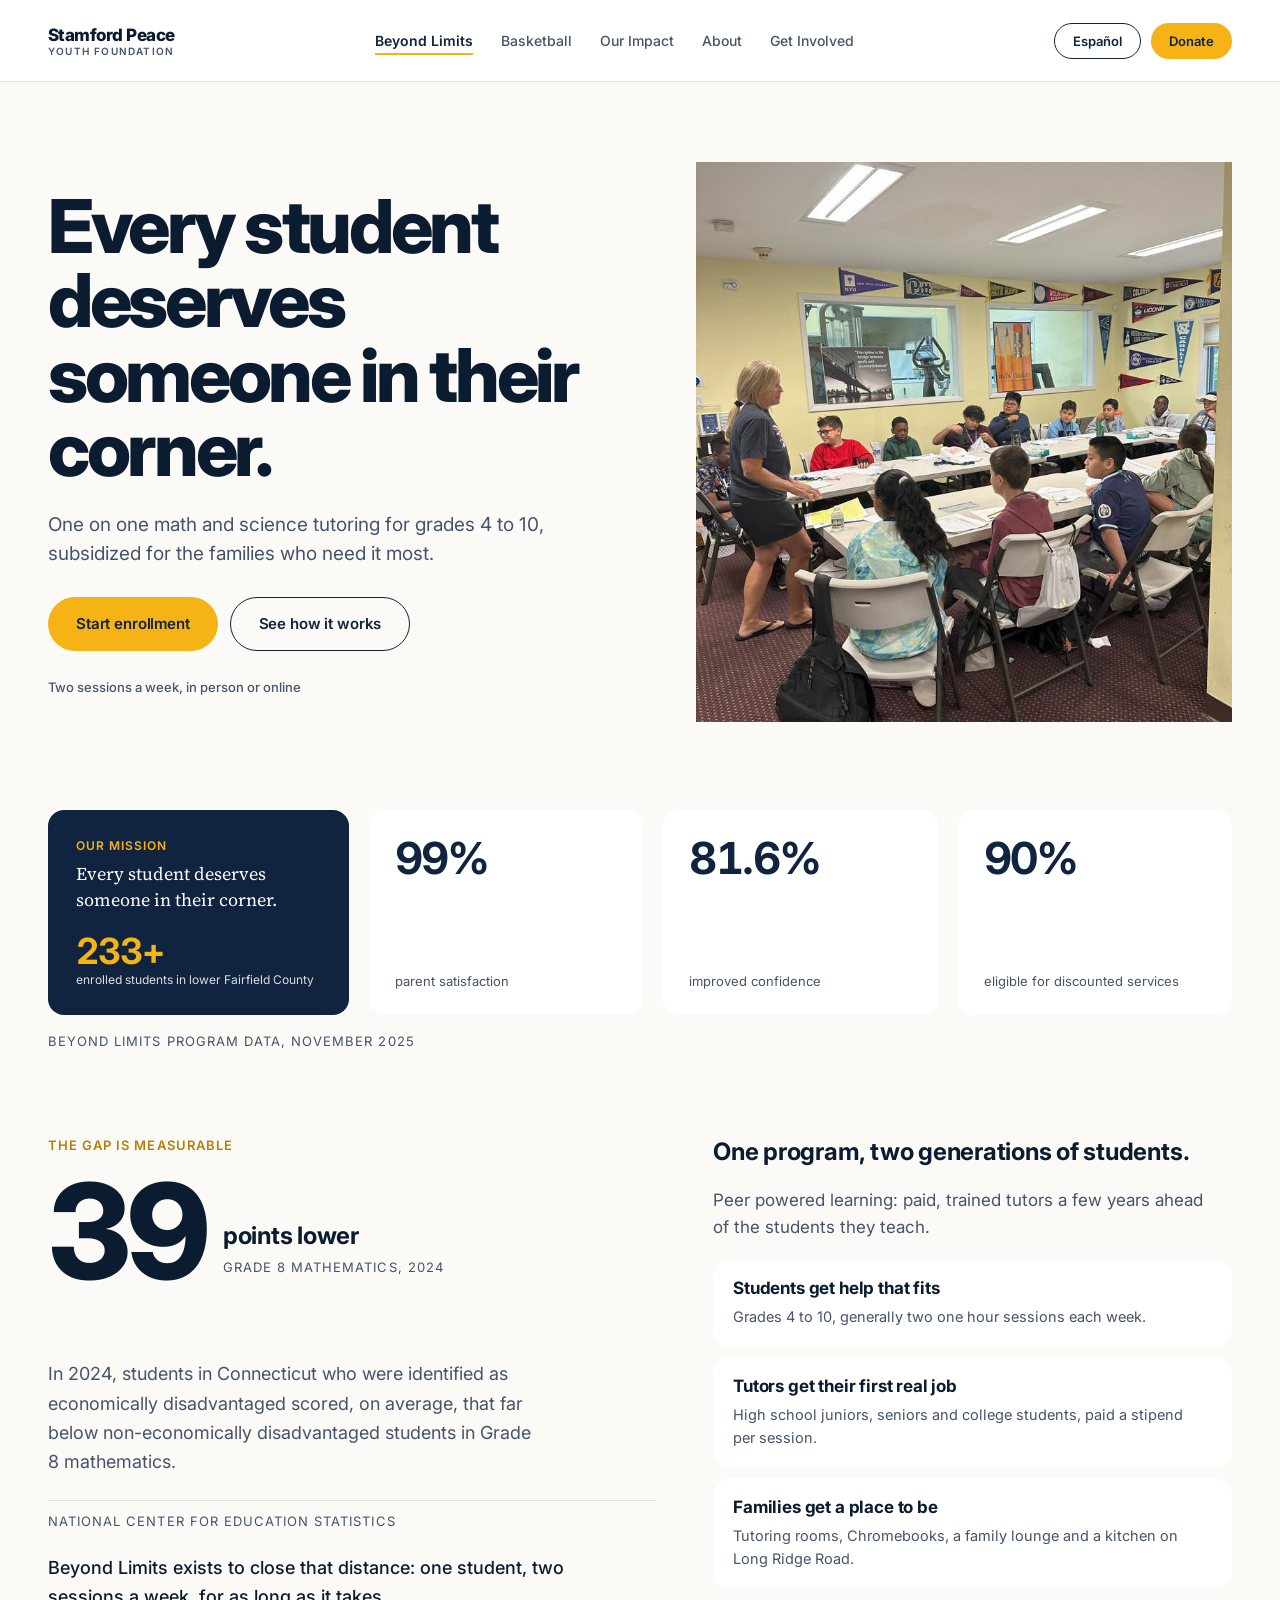
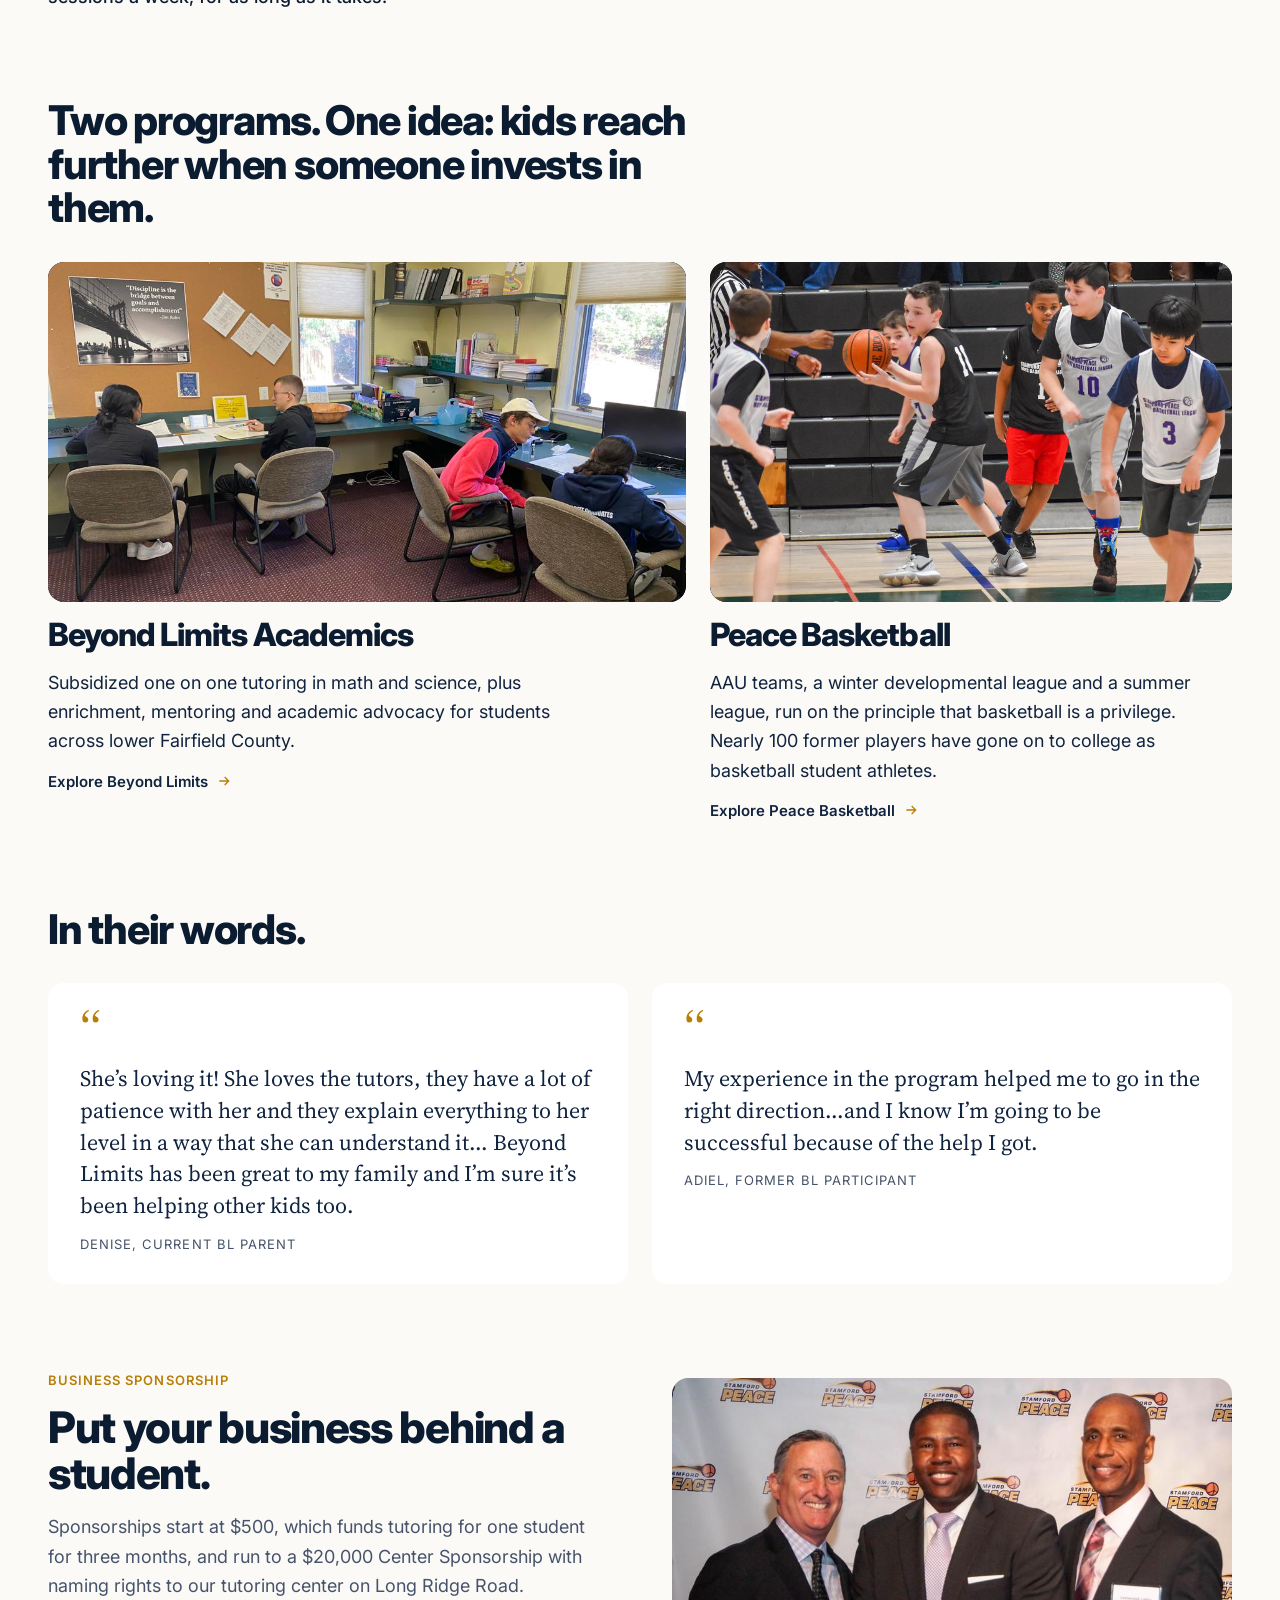
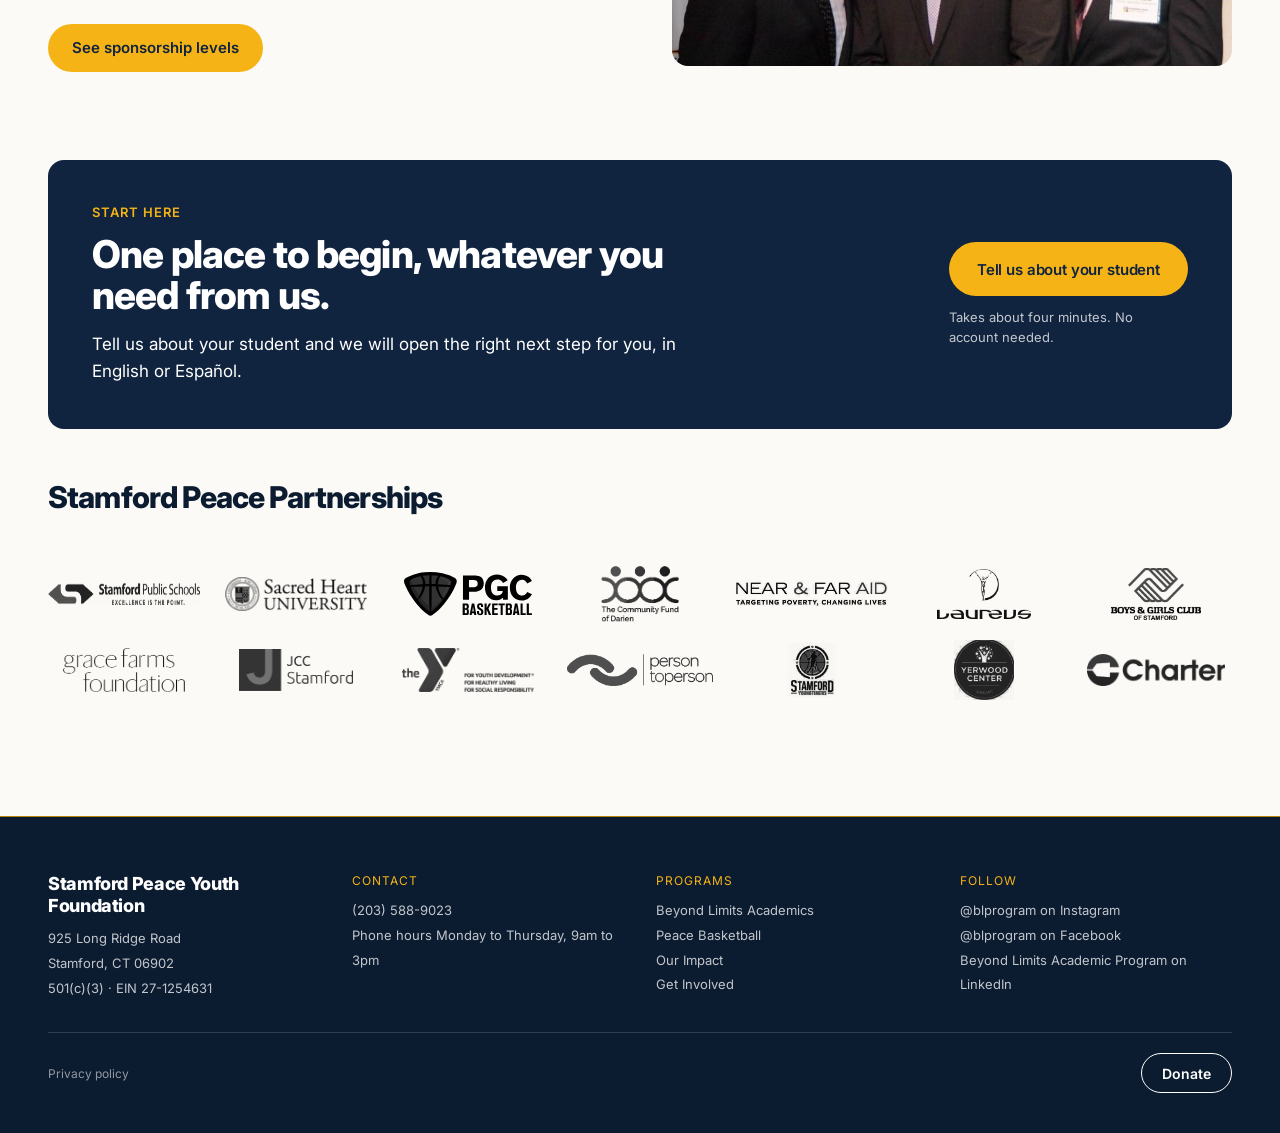
==== commit 975a9520: "Square the photographs, and group What we offer into four Two changes that both came out of looking " ====
--- a/index.html
+++ b/index.html
@@ -71,7 +71,7 @@
 .eyebrow-pill{display:inline-flex;align-items:center;height:32px;padding:0 16px;border-radius:999px;background:var(--white);border:1px solid var(--line);font-size:11px;font-weight:600;letter-spacing:.1em;text-transform:uppercase;color:var(--slate);width:fit-content}
 .sup{font-size:19px;line-height:1.55;color:var(--slate);max-width:44ch}
 .factline{display:flex;align-items:center;gap:10px;flex-wrap:wrap;font-size:13px;font-weight:500;color:var(--slate);margin-top:4px}
-.hero-photo{height:560px;border-radius:16px;overflow:hidden;background:var(--gold-wash)}
+.hero-photo{height:560px;overflow:hidden;background:transparent}
 .hero-photo img{width:100%;height:100%;object-fit:cover}
 .hero-cta{display:flex;gap:12px;margin-top:4px;flex-wrap:wrap}
 .slot{border:1.5px dashed var(--gold-deep);background:var(--gold-wash);border-radius:16px;display:flex;flex-direction:column;align-items:center;justify-content:center;gap:10px;text-align:center}
@@ -314,7 +314,7 @@
    CSS they apply literally, so a 600x600 file in a 240px column rendered 240
    wide by 600 tall and aspect-ratio was ignored, because aspect-ratio only
    applies when height is auto. */
-.p-img{display:block;width:100%;height:auto;object-fit:cover;background:var(--sky);border-radius:14px}
+.p-img{display:block;width:100%;height:auto;object-fit:cover;background:var(--sky);border-radius:0}
 .p-img-flat{border-radius:0}
 .p-fig{margin:0}
 .p-cap{margin-top:10px;font-size:13.5px;line-height:1.5;color:var(--slate);max-width:58ch}
@@ -398,7 +398,7 @@
    For a list of principles that arrived as one paragraph with inline numbers.
    Same words, one entry point per item instead of one for the whole block. */
 .p-numgrid{display:grid;grid-template-columns:repeat(3,minmax(0,1fr));gap:clamp(16px,2vw,22px)}
-.p-num{background:var(--white);border:1px solid var(--line);border-radius:14px;
+.p-num{border-top:1px solid var(--line);
 padding:20px 22px 22px;display:flex;flex-direction:column;gap:6px}
 .p-num-n{font-size:13px;font-weight:700;color:var(--gold-deep);letter-spacing:.04em;
 font-variant-numeric:tabular-nums}
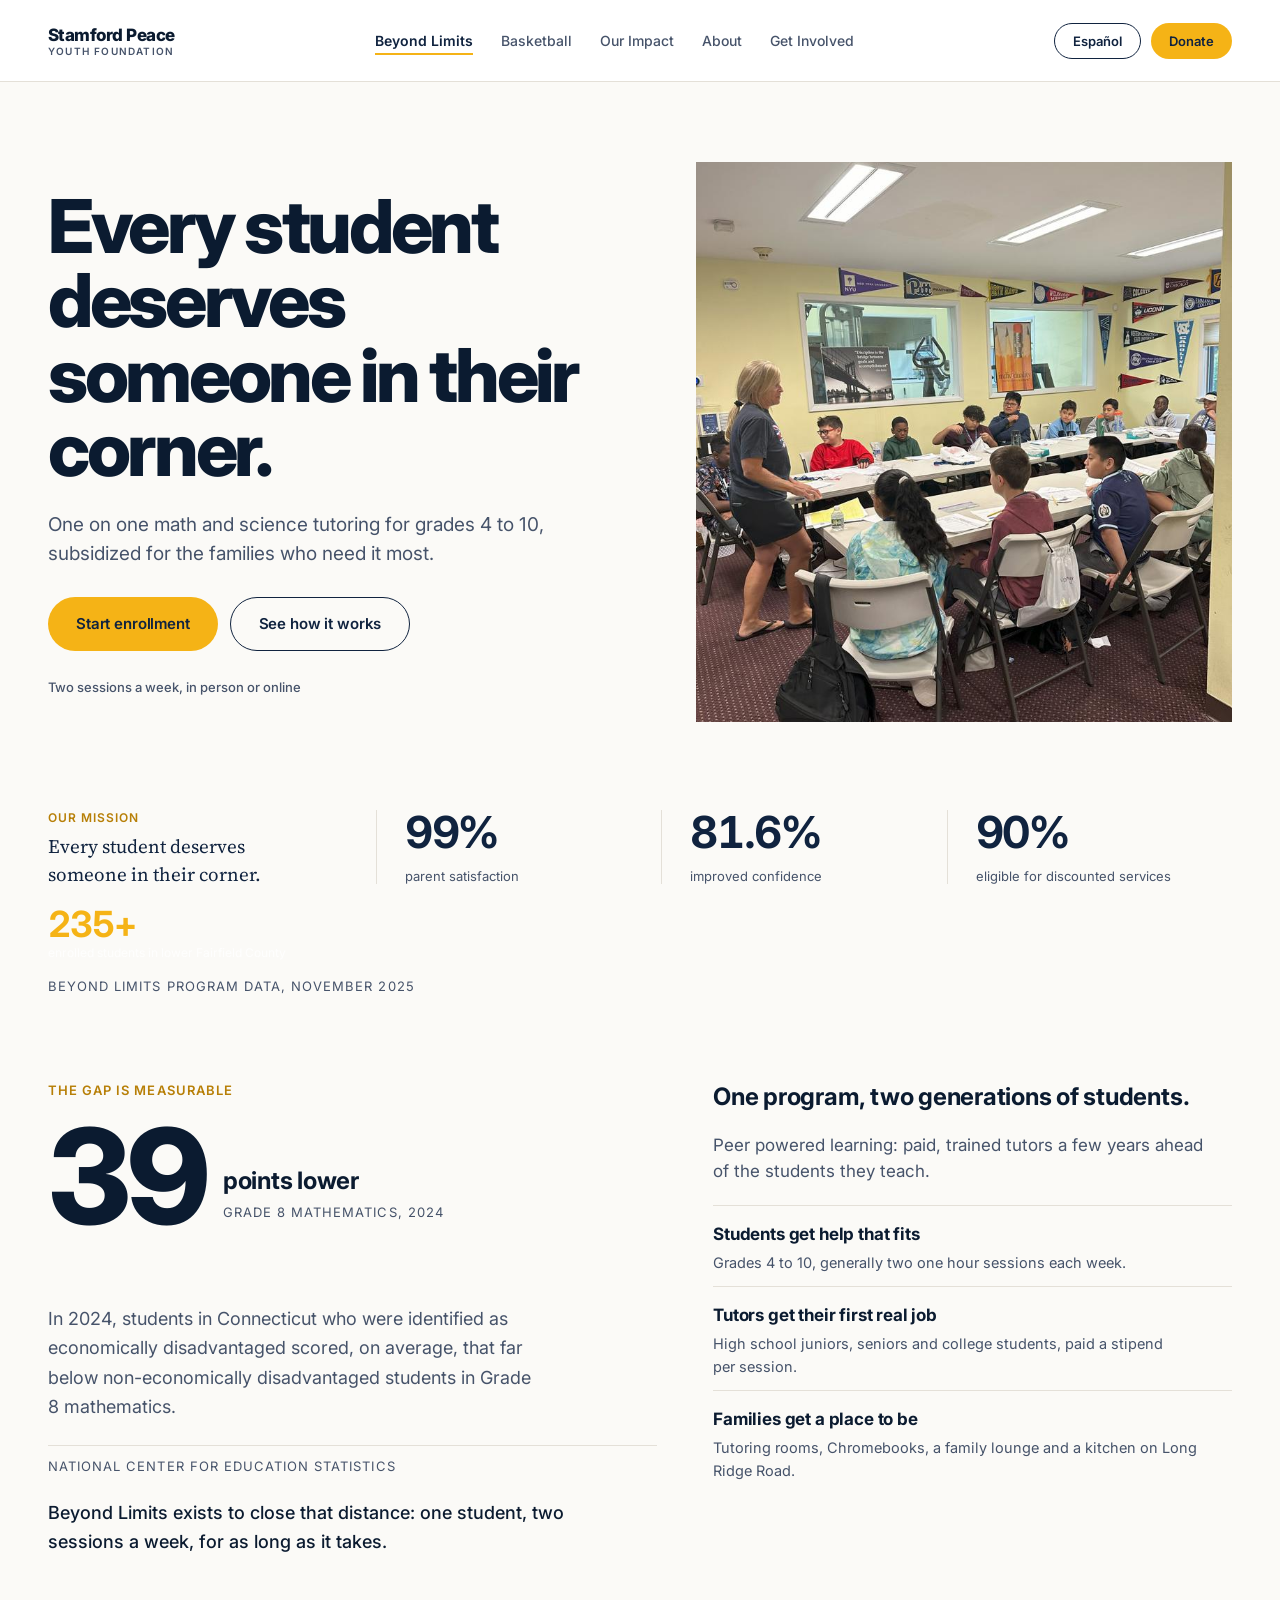
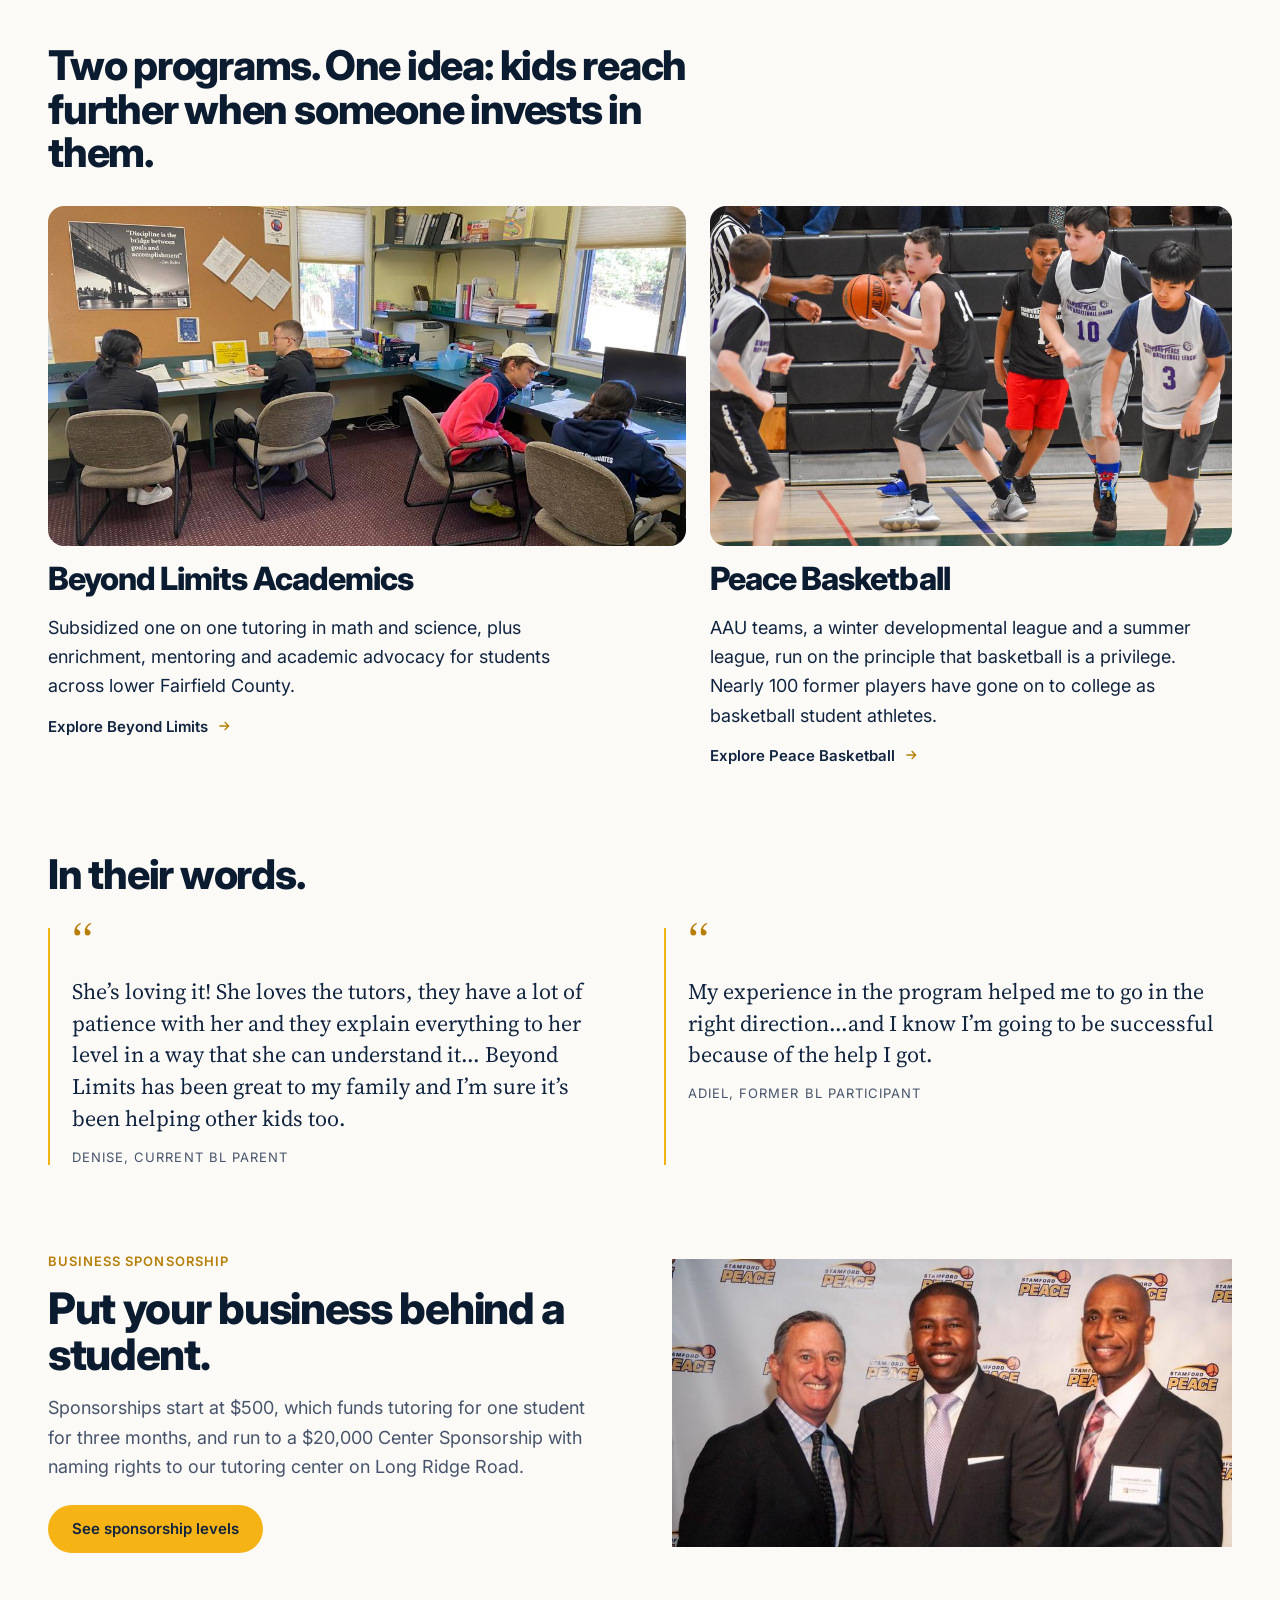
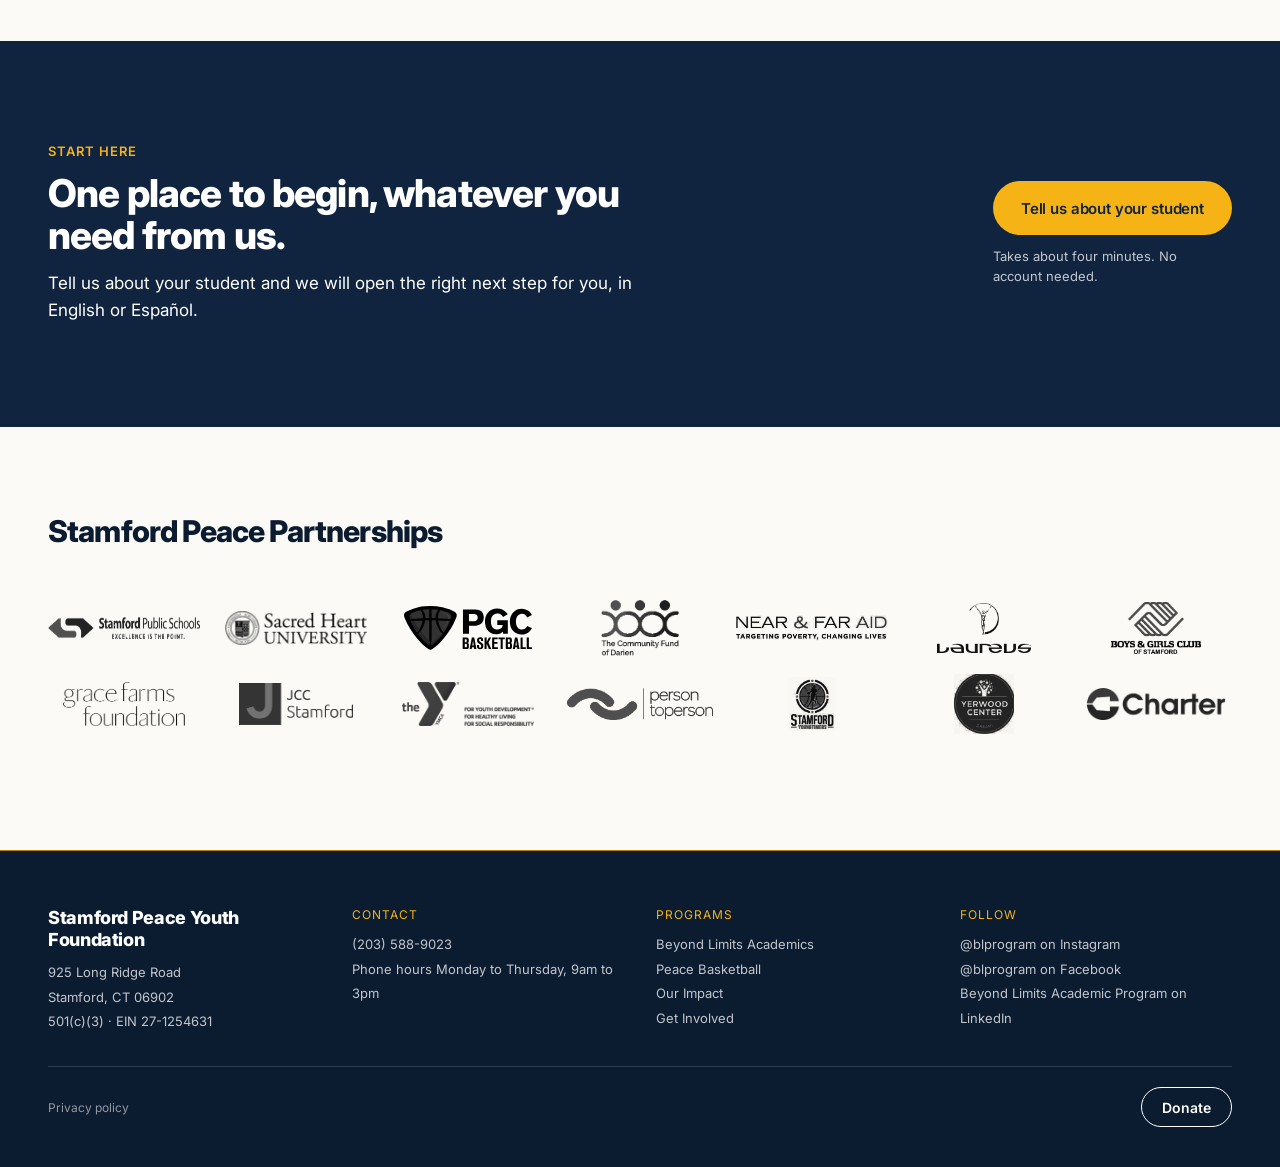
==== commit 84b4ec4b: "Bring Home into the Dark Chorus register Thirteen real containers to zero. The four-card stat band b" ====
--- a/index.html
+++ b/index.html
@@ -79,26 +79,23 @@
 .slot-on-navy{border:1.5px dashed var(--gold);background:rgba(253,243,218,.12);border-radius:999px;padding:12px 20px;font-size:11px;font-weight:600;color:var(--gold);text-align:center}
 
 /* stat band */
-.statband{display:flex;gap:20px}
-.stat-anchor{flex:1.1;background:var(--navy);border-radius:16px;padding:28px;display:flex;flex-direction:column;justify-content:space-between;gap:20px}
-.stat-anchor-label{font-size:12px;letter-spacing:.08em;text-transform:uppercase;color:var(--gold);font-weight:600}
-.stat-anchor-line{font-family:var(--serif);font-size:18px;line-height:1.45;color:var(--white)}
+.statband{display:grid;grid-template-columns:1.15fr repeat(3,minmax(0,1fr));gap:0;align-items:start}
+.stat-anchor{padding:0 34px 0 0;display:flex;flex-direction:column;gap:18px}
+.stat-anchor-label{font-size:12px;letter-spacing:.08em;text-transform:uppercase;color:var(--gold-deep);font-weight:600}
+.stat-anchor-line{font-family:var(--serif);font-size:19px;line-height:1.45;color:var(--navy);max-width:26ch}
 .stat-num-gold{font-size:36px;font-weight:700;letter-spacing:-0.03em;color:var(--gold);font-variant-numeric:tabular-nums;line-height:1}
 .stat-sub{font-size:12px;color:var(--white);opacity:.85}
-.statcard{flex:1;background:var(--white);border-radius:16px;padding:26px;display:flex;flex-direction:column;justify-content:space-between;gap:20px;position:relative;transition:transform .18s ease}
+.statcard{padding:0 28px;border-left:1px solid var(--line);display:flex;flex-direction:column;gap:14px}
 .stat-num{font-size:44px;font-weight:700;letter-spacing:-0.03em;color:var(--navy);font-variant-numeric:tabular-nums;line-height:1}
 .stat-label{font-size:13px;color:var(--slate)}
 .source{font-size:13px;letter-spacing:.08em;text-transform:uppercase;color:var(--slate);margin-top:18px}
 
 /* cards */
 .card{position:relative;background:var(--white);border-radius:16px;padding:28px;display:flex;flex-direction:column;gap:12px;transition:transform .18s ease}
-.card::before,.statcard::before{content:"";position:absolute;top:0;left:0;right:0;height:3px;background:var(--gold);border-radius:16px 16px 0 0;opacity:0;transition:opacity .18s ease}
-.card:hover,.statcard:hover{transform:translateY(-2px)}
-.card:hover::before,.statcard:hover::before{opacity:1}
 .card-title{font-size:22px;font-weight:700;letter-spacing:-0.01em;line-height:1.25;color:var(--ink)}
 .card-body{font-size:15px;line-height:1.6}
 .grid3{display:grid;grid-template-columns:repeat(3,minmax(0,1fr));gap:24px}
-.grid2{display:grid;grid-template-columns:repeat(2,minmax(0,1fr));gap:24px}
+.grid2{display:grid;grid-template-columns:repeat(2,minmax(0,1fr));gap:48px}
 .imgcard{display:flex;flex-direction:column;gap:12px;padding:0;background:none;border-radius:0}
 .imgcard::before{left:0;right:0}
 .imgcard:hover{transform:translateY(-2px)}
@@ -109,10 +106,7 @@
 .stack{display:flex;flex-direction:column}
 .statement{display:flex;flex-direction:column;align-items:center;gap:22px;padding:96px var(--pad);text-align:center}
 .bignum{font-size:44px;font-weight:800;letter-spacing:-0.03em;color:var(--ink);line-height:1}
-.quote{background:var(--white);border-radius:16px;padding:32px;display:flex;flex-direction:column;gap:14px;position:relative;transition:transform .18s ease}
-.quote::before{content:"";position:absolute;top:0;left:0;right:0;height:3px;background:var(--gold);border-radius:16px 16px 0 0;opacity:0;transition:opacity .18s ease}
-.quote:hover{transform:translateY(-2px)}
-.quote:hover::before{opacity:1}
+.quote{padding:0 0 0 22px;border-left:2px solid var(--gold);display:flex;flex-direction:column;gap:14px}
 .qmark{font-family:var(--serif);font-size:56px;line-height:.6;color:var(--gold-deep)}
 .qtext{font-family:var(--serif);font-size:22px;line-height:1.45;color:var(--navy)}
 .band{background:var(--navy);border-radius:16px}
@@ -123,7 +117,7 @@
 /* sponsor split */
 .sponsorsplit{display:grid;grid-template-columns:minmax(0,1fr) minmax(360px,560px);gap:56px;align-items:center}
 .sponsorsplit .h2{font-size:clamp(30px,3.4vw,44px);letter-spacing:-.03em;max-width:18ch}
-.imgframe{border-radius:16px;overflow:hidden;background:var(--gold-wash);aspect-ratio:900/464}
+.imgframe{overflow:hidden;background:transparent;aspect-ratio:900/464}
 .imgframe img{width:100%;height:auto;display:block}
 
 /* mid band */
@@ -133,18 +127,15 @@
 .h4{font-size:17px;font-weight:700;letter-spacing:-.01em;color:var(--ink);margin:0}
 .sm{font-size:14.5px;line-height:1.55;color:var(--slate);margin:0;text-wrap:pretty}
 .srcline{display:flex;align-items:center;gap:10px;border-top:1px solid var(--line);padding-top:12px}
-.factrow{background:var(--white);border-radius:16px;padding:18px 20px;display:flex;gap:14px;align-items:flex-start;position:relative;transition:transform .18s ease}
-.factrow::before{content:"";position:absolute;top:0;left:0;right:0;height:3px;background:var(--gold);border-radius:16px 16px 0 0;opacity:0;transition:opacity .18s ease}
-.factrow:hover{transform:translateY(-2px)}
-.factrow:hover::before{opacity:1}
+.factrow{padding:18px 0 0;border-top:1px solid var(--line);display:flex;gap:14px;align-items:flex-start}
 .factrow svg{flex:0 0 auto;margin-top:2px}
 .pillars{display:grid;grid-template-columns:1.1fr .9fr;gap:24px}
 .pillar{display:flex;flex-direction:column;gap:16px;position:relative;transition:transform .18s ease}
 .pillar::before{content:"";position:absolute;top:0;left:0;right:0;height:3px;background:var(--gold);border-radius:16px 16px 0 0;opacity:0;transition:opacity .18s ease;z-index:1}
 .pillar:hover{transform:translateY(-2px)}
 .pillar:hover::before{opacity:1}
-.pillar .ph{height:340px;background:var(--navy);border-radius:16px;display:flex;align-items:center;justify-content:center;padding:16px}
-.pillar .ph.ink{background:var(--ink)}
+.pillar .ph{height:340px;display:flex;align-items:center;justify-content:center}
+.pillar .ph.ink{background:transparent}
 .pillar .ph img{width:100%;height:100%;object-fit:cover;object-position:58% 45%;border-radius:16px;display:block}
 .pillar .ph:has(img){padding:0;overflow:hidden}
 .pillar-t{font-size:32px;font-weight:800;letter-spacing:-.03em;line-height:1.08;color:var(--ink)}
@@ -154,7 +145,9 @@
 
 /* closing band */
 .closing{display:flex;flex-direction:column;gap:52px}
-.doorcard{background:var(--navy);border-radius:16px;padding:44px;display:grid;grid-template-columns:minmax(0,1fr) auto;gap:56px;align-items:center}
+.nightband{background:var(--navy);color:var(--white);margin-bottom:88px}
+.nightband-in{width:100%;max-width:var(--maxw);margin:0 auto;padding:clamp(64px,8vw,104px) var(--pad)}
+.doorcard{display:grid;grid-template-columns:minmax(0,1fr) auto;gap:56px;align-items:center}
 .doorcard .h2{color:var(--white);font-size:clamp(28px,3vw,40px);letter-spacing:-.022em;line-height:1.08;max-width:24ch}
 .micro-gold{color:var(--gold)}
 .doorsub{font-size:17px;line-height:1.6;color:var(--white);max-width:56ch;text-wrap:pretty}
@@ -186,9 +179,9 @@
   .band-inner{padding:44px 36px}
   .sponsorsplit{grid-template-columns:1fr;gap:28px}
   .imgframe{max-width:640px}
-  .statband{flex-wrap:wrap}
-  .stat-anchor{flex:1 1 100%}
-  .statcard{flex:1 1 calc(33.333% - 14px)}
+  .statband{grid-template-columns:repeat(2,minmax(0,1fr));gap:32px 0}
+  .stat-anchor{grid-column:1 / -1;padding:0 0 4px}
+  .statcard:nth-child(2){border-left:0;padding-left:0}
   .navlinks{gap:20px;font-size:13.5px}
   .pill{padding:0 14px}
 }
@@ -211,8 +204,9 @@
   .hero-cta{flex-direction:column;gap:12px;margin-top:0}
   .hero-cta .btn{width:100%;height:52px}
   .hero-photo{height:260px}
-  .statband{flex-direction:column;gap:14px}
-  .stat-anchor,.statcard{flex:1 1 auto}
+  .statband{grid-template-columns:1fr;gap:26px}
+  .stat-anchor{padding:0}
+  .statcard{padding:18px 0 0;border-left:0;border-top:1px solid var(--line)}
   .midband{grid-template-columns:1fr;gap:28px}
   .num{font-size:96px}
   .pillars{grid-template-columns:1fr;gap:28px}
@@ -237,7 +231,8 @@
   .sponsorsplit{grid-template-columns:1fr;gap:24px}
   .sponsorsplit .btn{width:100%}
   .closing{gap:32px}
-  .doorcard{grid-template-columns:1fr;gap:24px;padding:28px 24px}
+  .doorcard{grid-template-columns:1fr;gap:24px}
+  .nightband-in{padding:56px var(--pad)}
   .doorside{align-items:stretch}
   .doorside .btn{width:100%;height:52px}
   .doornote{max-width:none}
@@ -764,8 +759,8 @@
     </div>
   </section>
 
-  <section class="wrap section closing" id="signup">
-    <div class="doorcard">
+  <section class="nightband" id="signup">
+    <div class="nightband-in doorcard">
       <div class="stack" style="gap:14px">
         <span class="micro micro-gold">Start here</span>
         <h2 class="h2">One place to begin, whatever you need from us.</h2>
@@ -776,6 +771,9 @@
         <p class="doornote">Takes about four minutes. No account needed.</p>
       </div>
     </div>
+  </section>
+
+  <section class="wrap section">
     <div class="stack" style="gap:12px">
       <div class="partnerhead">
         <h2 class="h3">Stamford Peace Partnerships</h2>
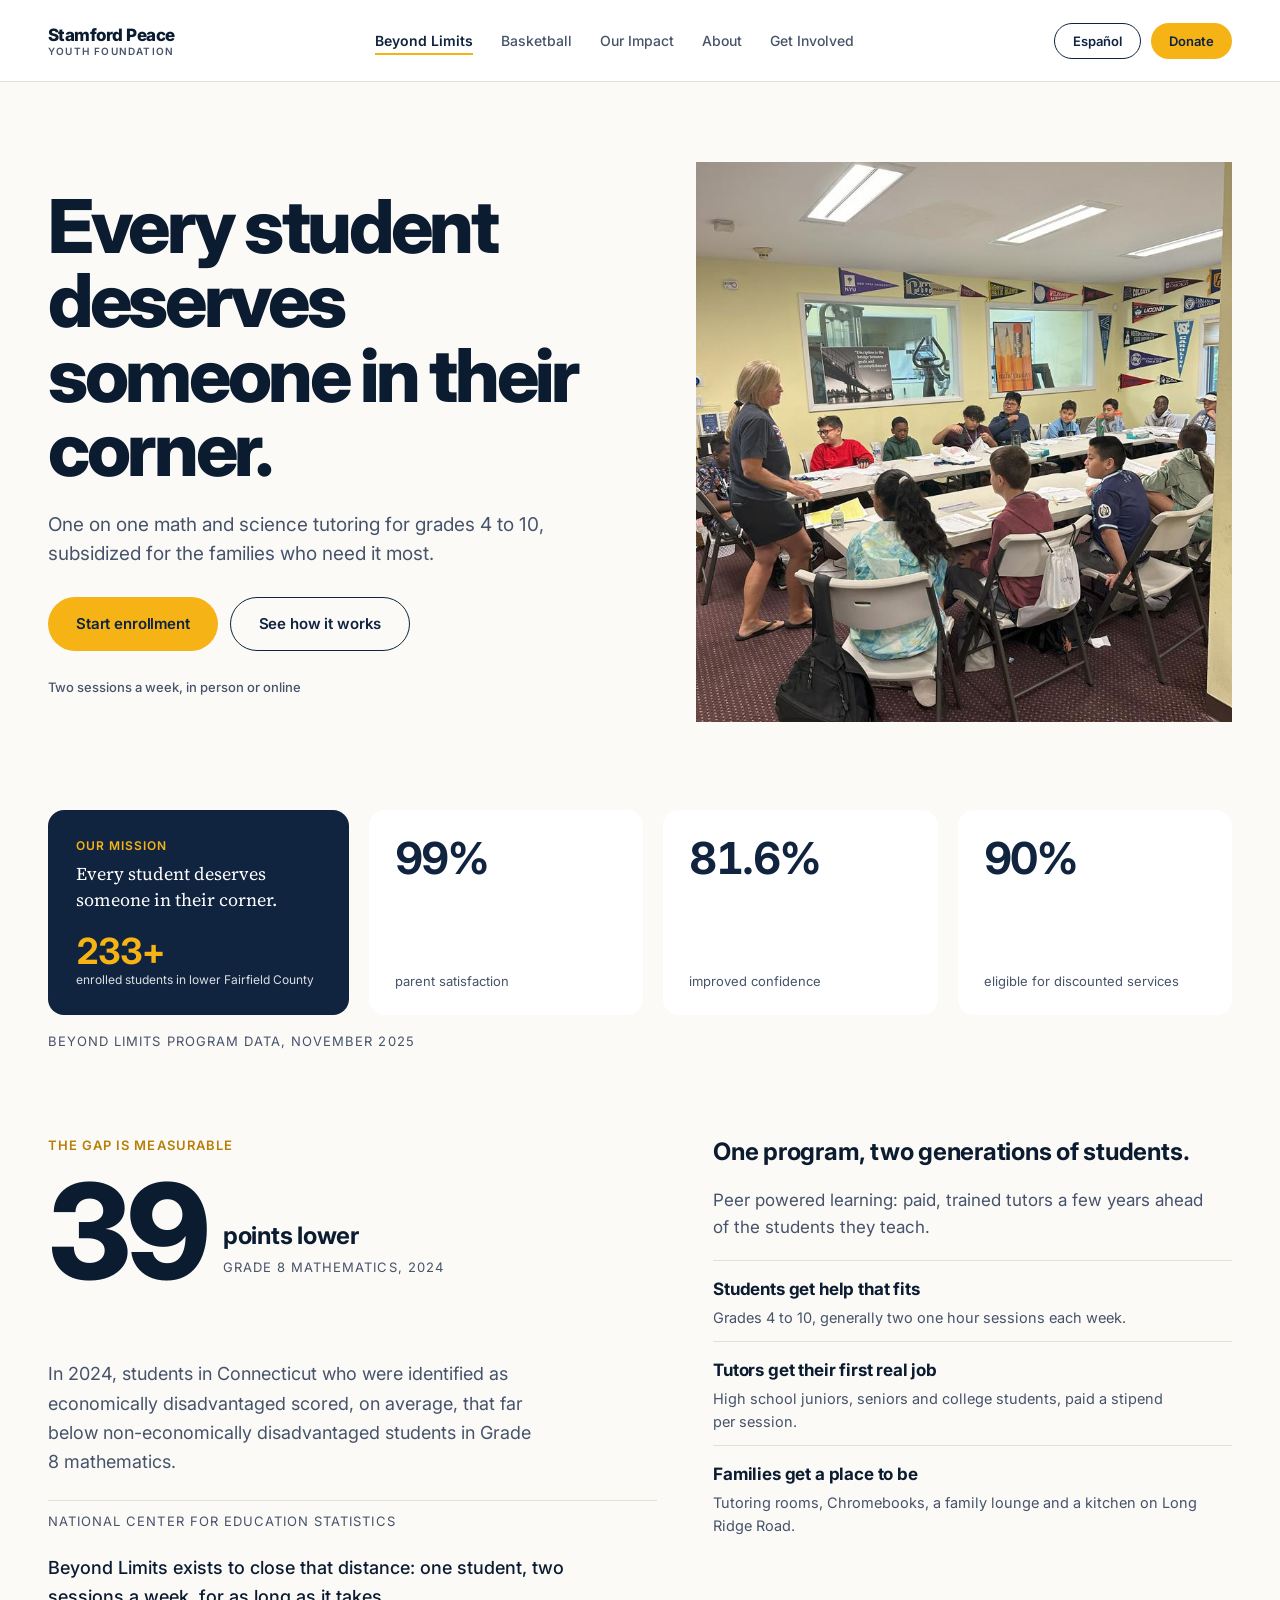
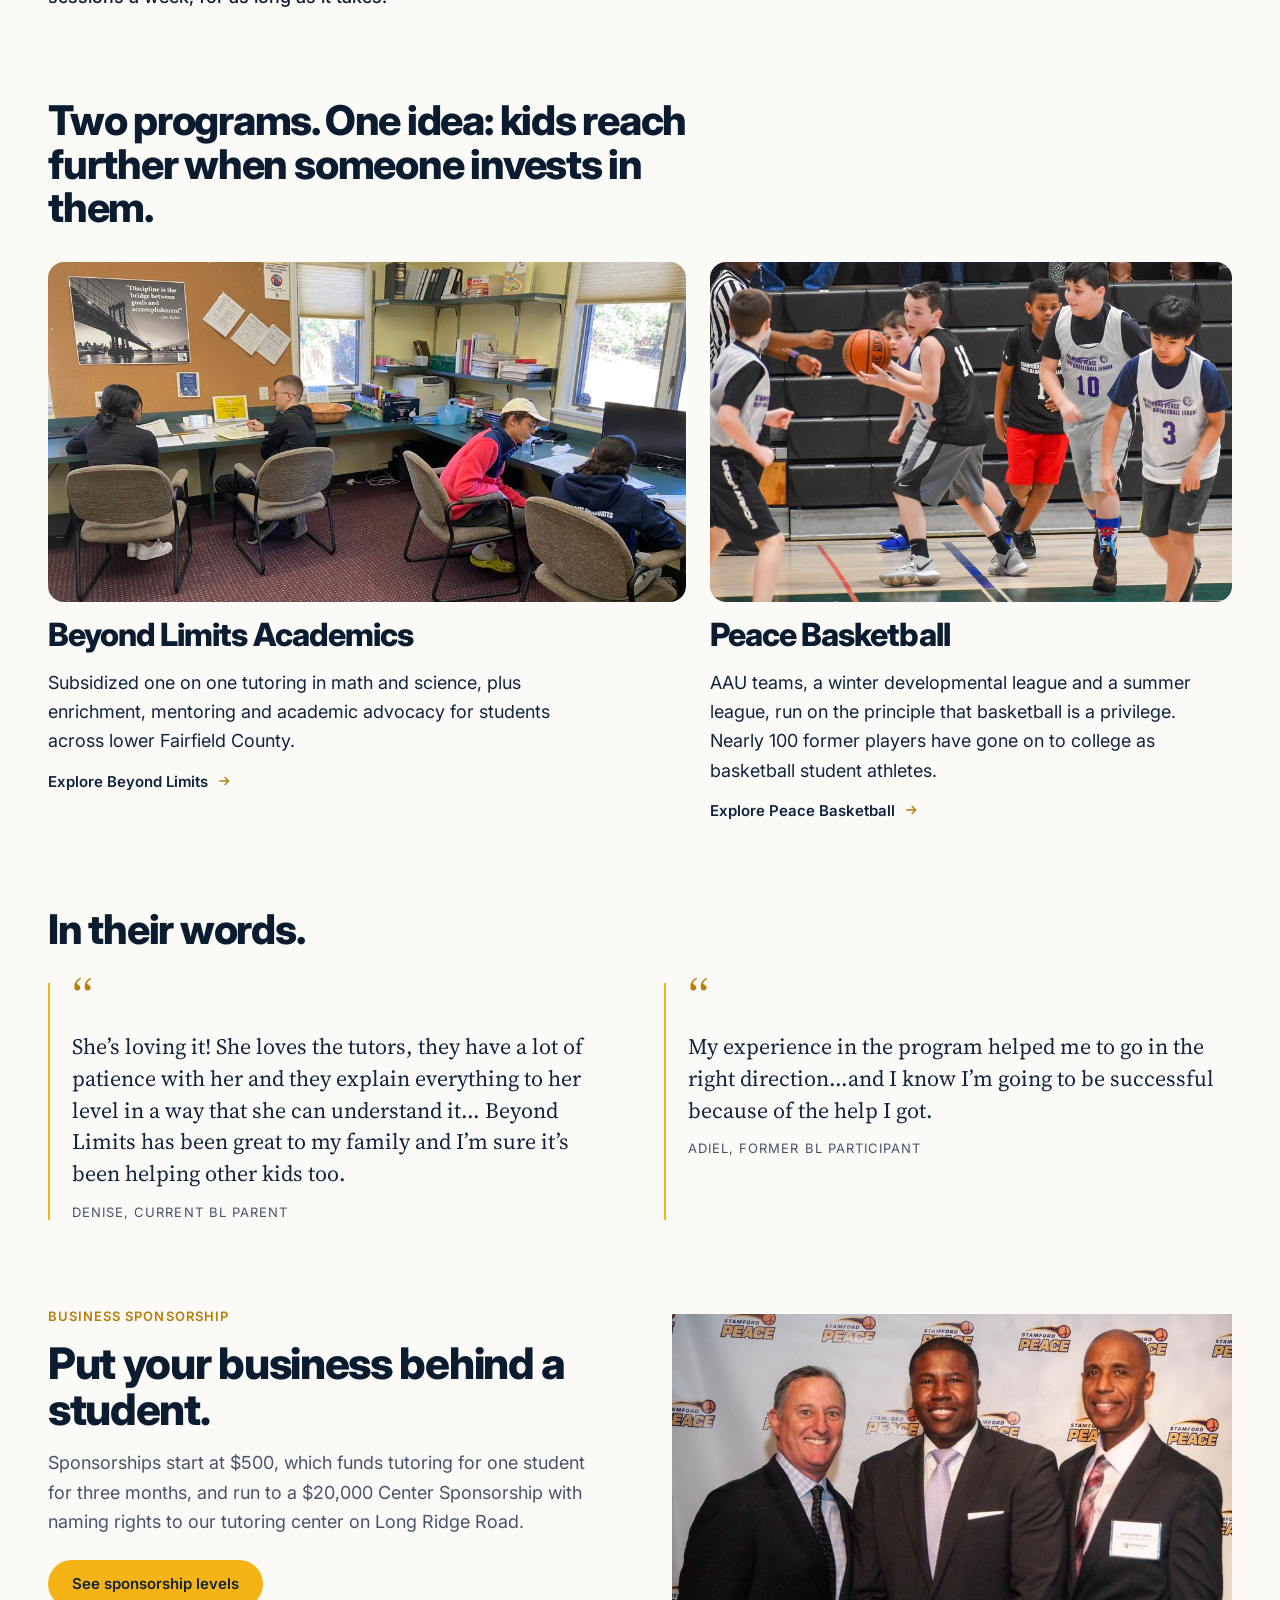
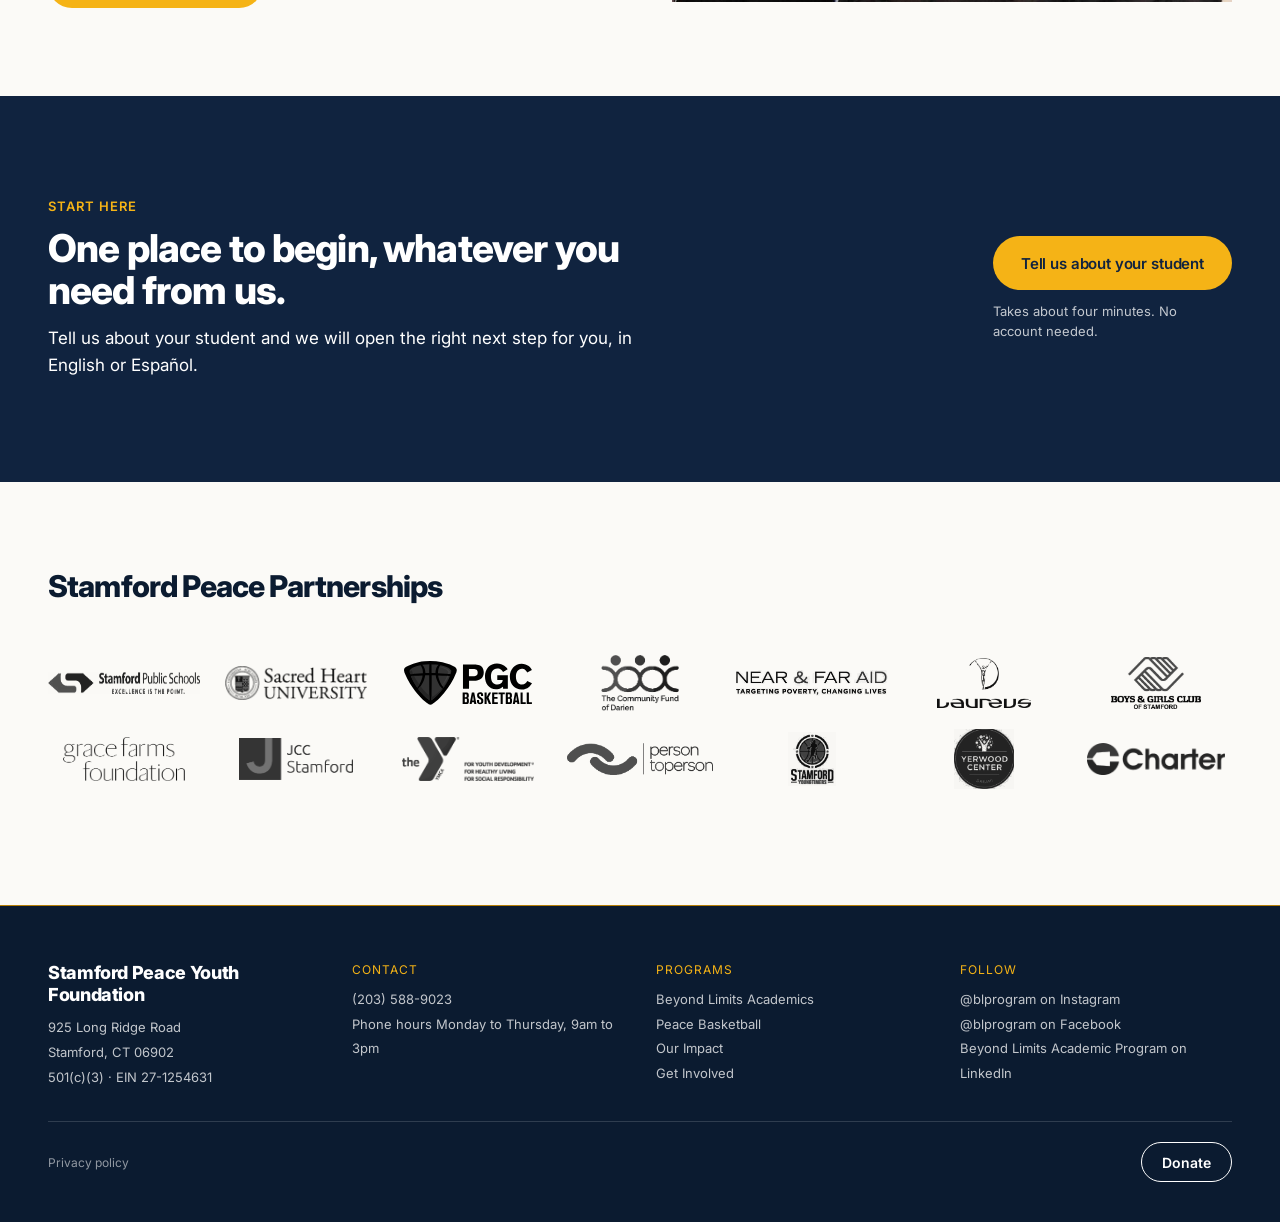
==== commit c50812bc: "Finish Our Impact, fix both duplicate heroes, sort the logos Four decisions from Dan, executed.  Our" ====
--- a/index.html
+++ b/index.html
@@ -79,13 +79,16 @@
 .slot-on-navy{border:1.5px dashed var(--gold);background:rgba(253,243,218,.12);border-radius:999px;padding:12px 20px;font-size:11px;font-weight:600;color:var(--gold);text-align:center}
 
 /* stat band */
-.statband{display:grid;grid-template-columns:1.15fr repeat(3,minmax(0,1fr));gap:0;align-items:start}
-.stat-anchor{padding:0 34px 0 0;display:flex;flex-direction:column;gap:18px}
-.stat-anchor-label{font-size:12px;letter-spacing:.08em;text-transform:uppercase;color:var(--gold-deep);font-weight:600}
-.stat-anchor-line{font-family:var(--serif);font-size:19px;line-height:1.45;color:var(--navy);max-width:26ch}
+.statband{display:flex;gap:20px}
+.stat-anchor{flex:1.1;background:var(--navy);border-radius:16px;padding:28px;display:flex;flex-direction:column;justify-content:space-between;gap:20px}
+.stat-anchor-label{font-size:12px;letter-spacing:.08em;text-transform:uppercase;color:var(--gold);font-weight:600}
+.stat-anchor-line{font-family:var(--serif);font-size:18px;line-height:1.45;color:var(--white)}
 .stat-num-gold{font-size:36px;font-weight:700;letter-spacing:-0.03em;color:var(--gold);font-variant-numeric:tabular-nums;line-height:1}
 .stat-sub{font-size:12px;color:var(--white);opacity:.85}
-.statcard{padding:0 28px;border-left:1px solid var(--line);display:flex;flex-direction:column;gap:14px}
+.statcard{flex:1;background:var(--white);border-radius:16px;padding:26px;display:flex;flex-direction:column;justify-content:space-between;gap:20px;position:relative;transition:transform .18s ease}
+.statcard::before{content:"";position:absolute;top:0;left:0;right:0;height:3px;background:var(--gold);border-radius:16px 16px 0 0;opacity:0;transition:opacity .18s ease}
+.statcard:hover{transform:translateY(-2px)}
+.statcard:hover::before{opacity:1}
 .stat-num{font-size:44px;font-weight:700;letter-spacing:-0.03em;color:var(--navy);font-variant-numeric:tabular-nums;line-height:1}
 .stat-label{font-size:13px;color:var(--slate)}
 .source{font-size:13px;letter-spacing:.08em;text-transform:uppercase;color:var(--slate);margin-top:18px}
@@ -179,9 +182,9 @@
   .band-inner{padding:44px 36px}
   .sponsorsplit{grid-template-columns:1fr;gap:28px}
   .imgframe{max-width:640px}
-  .statband{grid-template-columns:repeat(2,minmax(0,1fr));gap:32px 0}
-  .stat-anchor{grid-column:1 / -1;padding:0 0 4px}
-  .statcard:nth-child(2){border-left:0;padding-left:0}
+  .statband{flex-wrap:wrap}
+  .stat-anchor{flex:1 1 100%}
+  .statcard{flex:1 1 calc(33.333% - 14px)}
   .navlinks{gap:20px;font-size:13.5px}
   .pill{padding:0 14px}
 }
@@ -204,9 +207,8 @@
   .hero-cta{flex-direction:column;gap:12px;margin-top:0}
   .hero-cta .btn{width:100%;height:52px}
   .hero-photo{height:260px}
-  .statband{grid-template-columns:1fr;gap:26px}
-  .stat-anchor{padding:0}
-  .statcard{padding:18px 0 0;border-left:0;border-top:1px solid var(--line)}
+  .statband{flex-direction:column;gap:14px}
+  .stat-anchor,.statcard{flex:1 1 auto}
   .midband{grid-template-columns:1fr;gap:28px}
   .num{font-size:96px}
   .pillars{grid-template-columns:1fr;gap:28px}
@@ -444,15 +446,15 @@
    Two numbers and the distance between them. Built because "supporting
    initially five students... now working with 250+" was a subordinate clause
    on a page called Our Impact. */
-.arc{display:flex;align-items:center;gap:clamp(20px,4vw,48px);background:var(--white);
-border:1px solid var(--line);border-radius:16px;padding:24px 28px;flex-wrap:wrap}
+.arc{display:flex;align-items:center;gap:clamp(20px,4vw,48px);padding:22px 0 0;
+border-top:1px solid var(--line);flex-wrap:wrap}
 .arc-yr{font-size:11px;font-weight:700;letter-spacing:.08em;text-transform:uppercase;color:var(--slate)}
 .arc-n{font-size:52px;font-weight:800;letter-spacing:-.04em;line-height:1;color:var(--slate);margin-top:4px}
 .arc-now{color:var(--gold-deep)}
 .arc-to{font-size:30px;color:var(--line)}
 .arc .sm{margin-top:6px;display:block}
 .fields-wide .fq dd{max-width:66ch}
-.whycard{background:var(--white);border:1px solid var(--line);border-radius:16px;padding:24px 28px}
+.whycard{padding:22px 0 0;border-top:1px solid var(--line)}
 
 /* 13. Logo wall ------------------------------------------------------------
    A modifier on the site's existing .logorow, NOT a replacement, because the
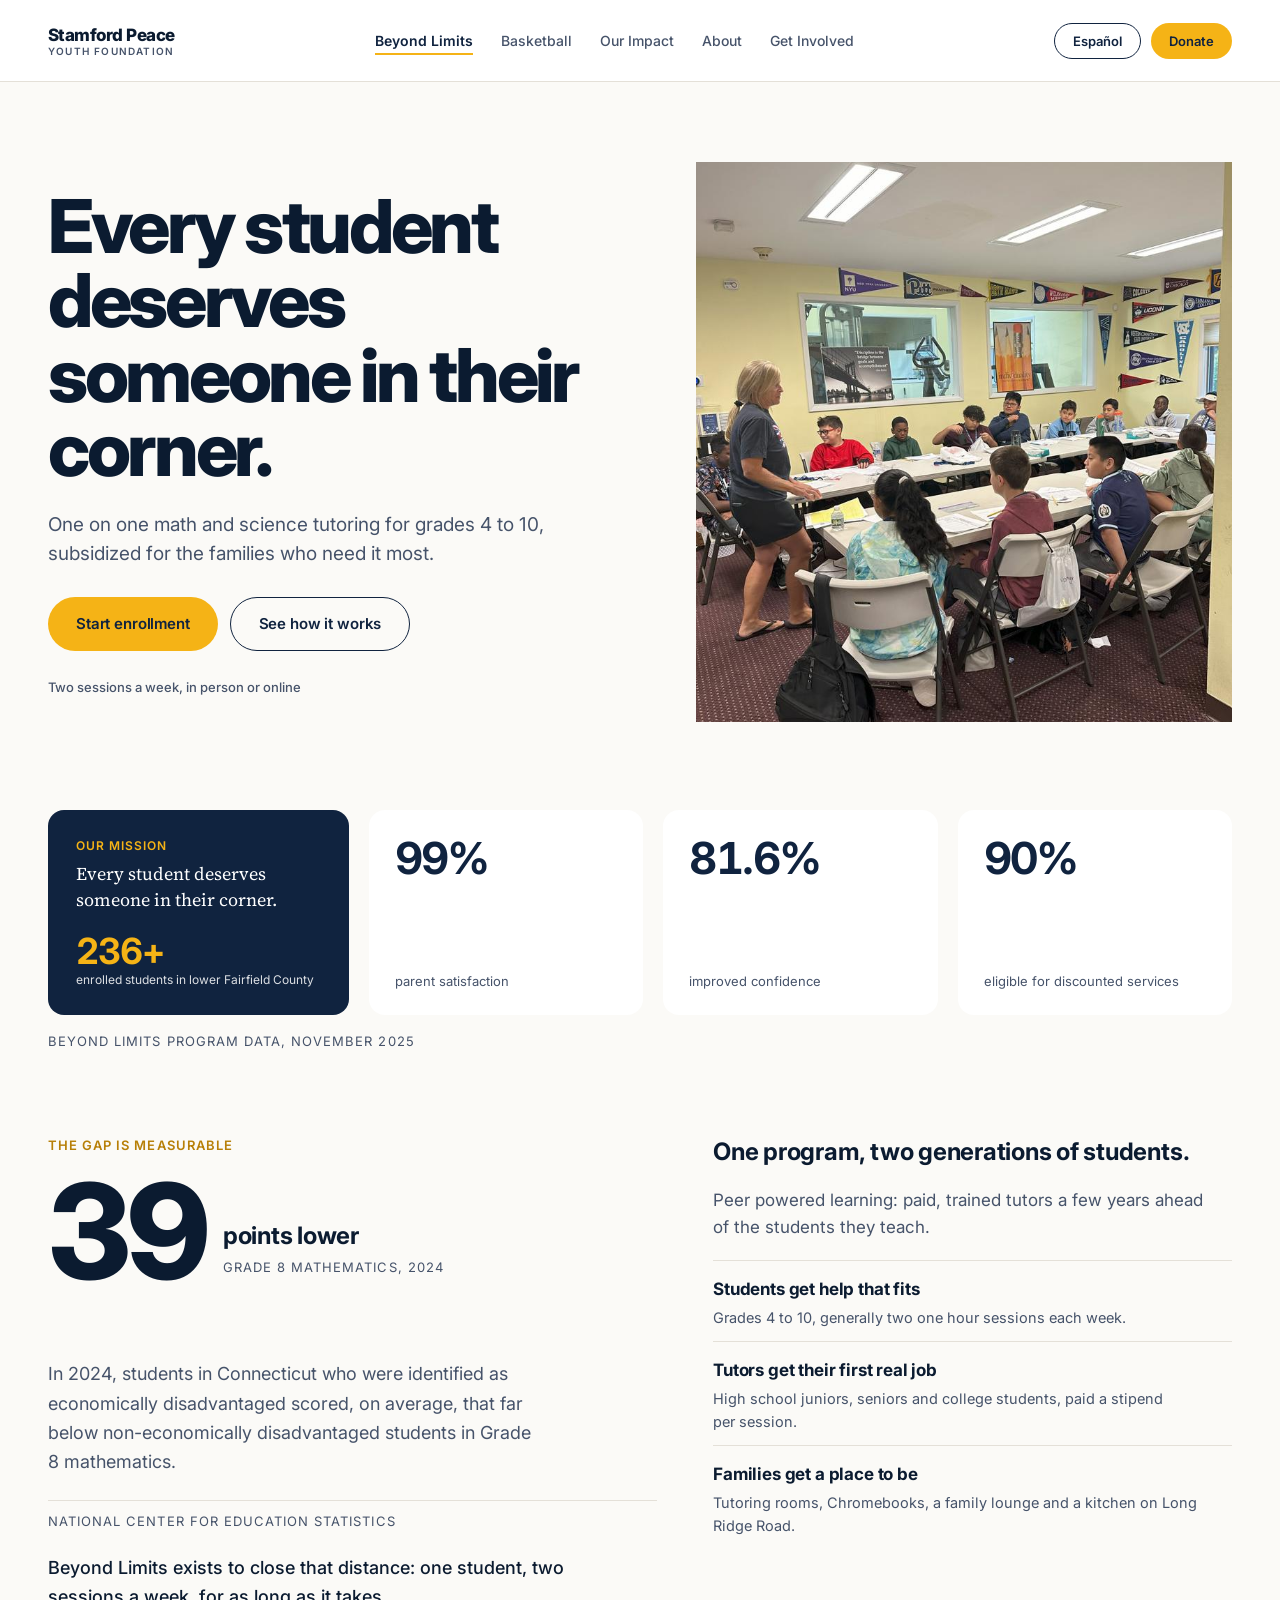
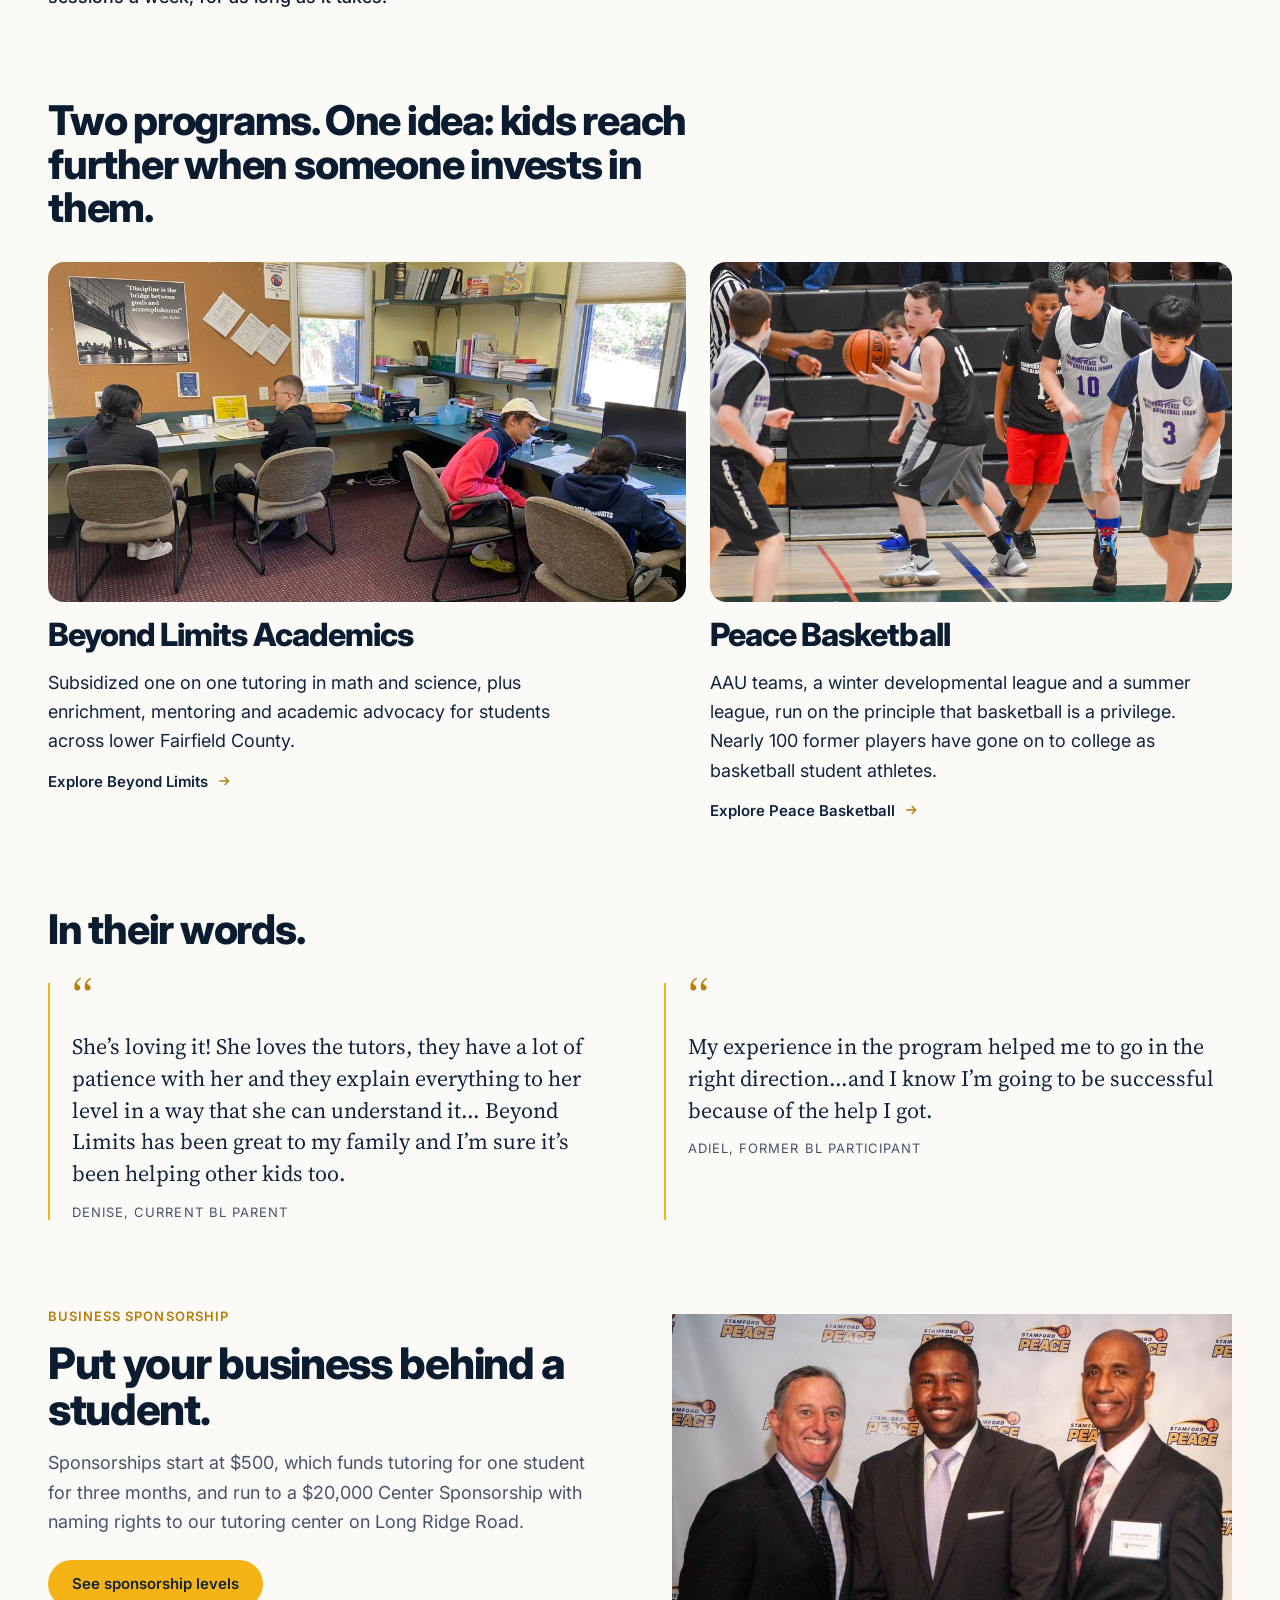
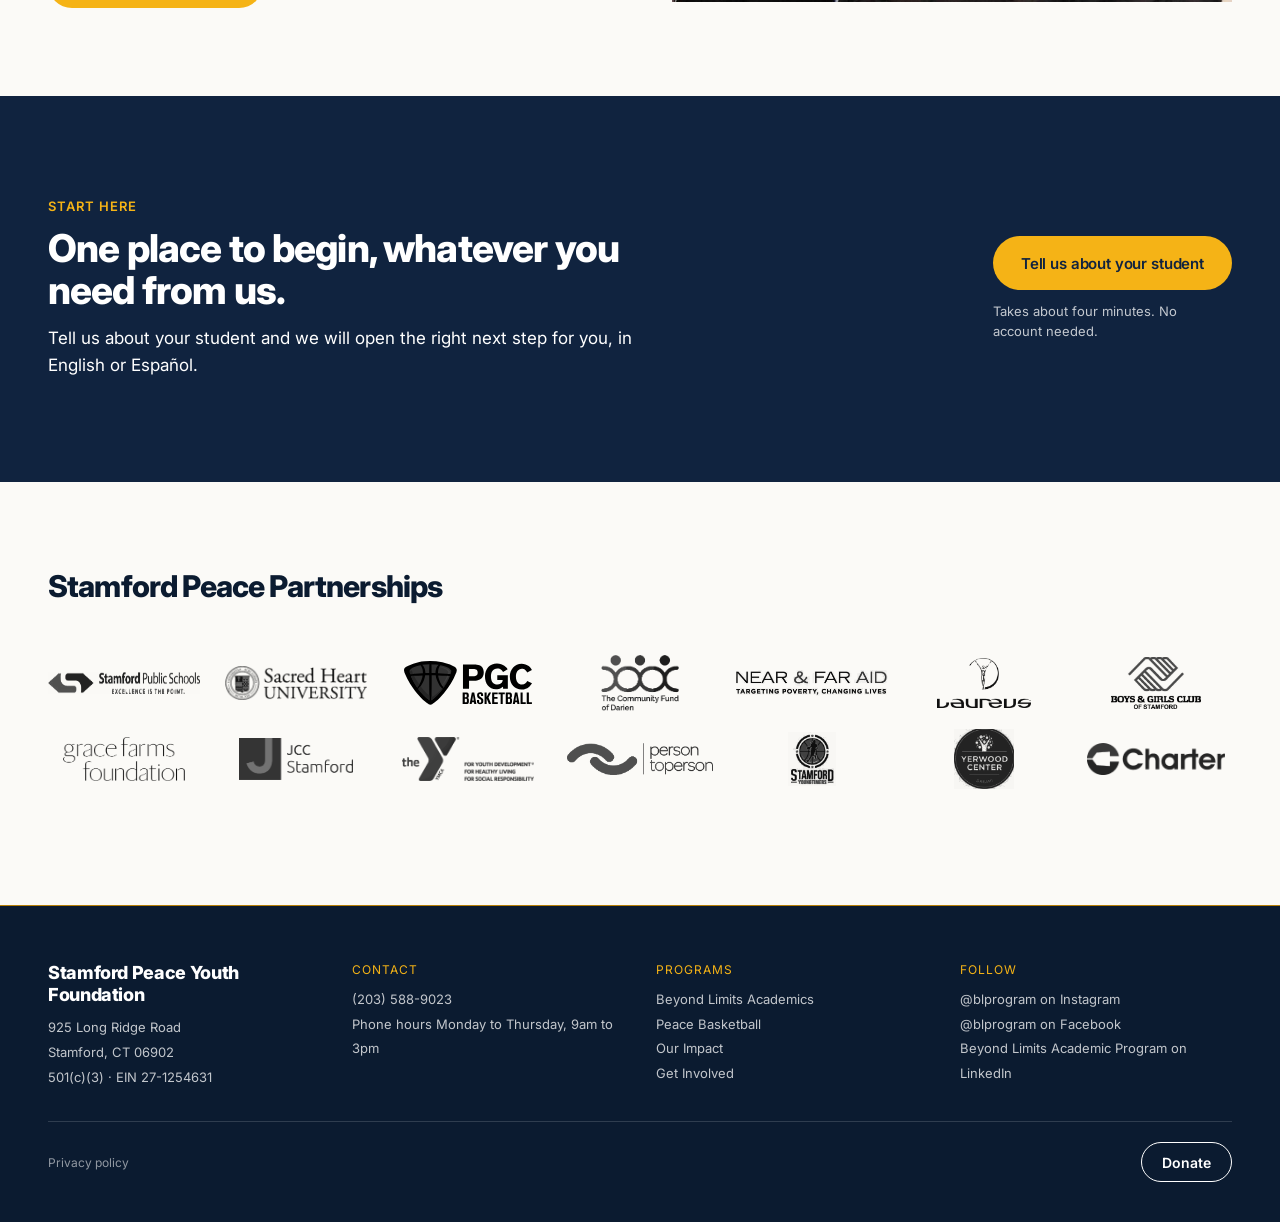
==== commit 31b6c139: "Thin the pale band to match the navy one The band above "Who will be working with my child" had the " ====
--- a/index.html
+++ b/index.html
@@ -68,7 +68,6 @@
 /* hero */
 .hero{display:grid;grid-template-columns:1.05fr .95fr;gap:56px;align-items:center;padding:80px var(--pad) 88px}
 .hero-copy{display:flex;flex-direction:column;gap:24px;min-width:0}
-.eyebrow-pill{display:inline-flex;align-items:center;height:32px;padding:0 16px;border-radius:999px;background:var(--white);border:1px solid var(--line);font-size:11px;font-weight:600;letter-spacing:.1em;text-transform:uppercase;color:var(--slate);width:fit-content}
 .sup{font-size:19px;line-height:1.55;color:var(--slate);max-width:44ch}
 .factline{display:flex;align-items:center;gap:10px;flex-wrap:wrap;font-size:13px;font-weight:500;color:var(--slate);margin-top:4px}
 .hero-photo{height:560px;overflow:hidden;background:transparent}
@@ -510,7 +509,7 @@
 .p-chorus-hero-media img{width:100%;height:auto;aspect-ratio:4/3;object-fit:cover;object-position:50% 35%;border-radius:0}
 
 .p-chorus-sessions{padding:0;background:var(--sky)}
-.p-chorus-sessions-inner{display:grid;grid-template-columns:minmax(300px,.8fr) minmax(0,1.2fr);gap:clamp(44px,7vw,112px);align-items:start;padding-top:clamp(72px,9vw,132px);padding-bottom:clamp(72px,9vw,132px)}
+.p-chorus-sessions-inner{display:grid;grid-template-columns:minmax(300px,.8fr) minmax(0,1.2fr);gap:clamp(44px,7vw,112px);align-items:start;padding-top:clamp(48px,5vw,66px);padding-bottom:clamp(48px,5vw,66px)}
 .p-chorus-heading{font-size:clamp(2.2rem,5vw,4.6rem);line-height:.98;letter-spacing:-.045em;text-wrap:balance}
 .p-chorus-prose{font-size:clamp(.9375rem,1.4vw,1.05rem);line-height:1.68;max-width:65ch;text-wrap:pretty}
 
@@ -522,8 +521,8 @@
 .p-chorus-scholarship-body{display:flex;flex-direction:column;gap:18px;font-size:clamp(.9375rem,1.4vw,1.05rem);line-height:1.68;max-width:65ch;text-wrap:pretty}
 .p-chorus-recipient-line{font-weight:700;color:var(--ink)}
 .p-chorus-recipient-set{display:grid;grid-template-columns:repeat(2,minmax(0,1fr));gap:24px;margin-top:12px;min-width:0}
-.p-chorus-recipient{min-width:0;max-width:720px;margin:0;background:transparent;border:0;border-radius:0;box-shadow:none}
-.p-chorus-recipient>.p-img{width:100%;height:auto;aspect-ratio:3/2;object-fit:cover;background:transparent;border:0;border-radius:0;box-shadow:none}
+.p-chorus-recipient{min-width:0;max-width:420px;margin:0;background:transparent;border:0;border-radius:0;box-shadow:none}
+.p-chorus-recipient>.p-img{width:100%;height:auto;aspect-ratio:4/5;object-fit:cover;background:transparent;border:0;border-radius:0;box-shadow:none}
 .p-chorus-recipient figcaption{display:flex;flex-direction:column;gap:4px;margin-top:14px;background:transparent;border:0;box-shadow:none;font-size:.75rem}
 .p-chorus-recipient figcaption strong{font-size:clamp(.9375rem,1.4vw,1.05rem);color:var(--ink)}
 .p-chorus-recipient figcaption span,.p-chorus-testimony figcaption,.p-chorus-recipient-quote-credit{font-size:.75rem;line-height:1.5;letter-spacing:.075em;text-transform:uppercase;color:var(--slate)}
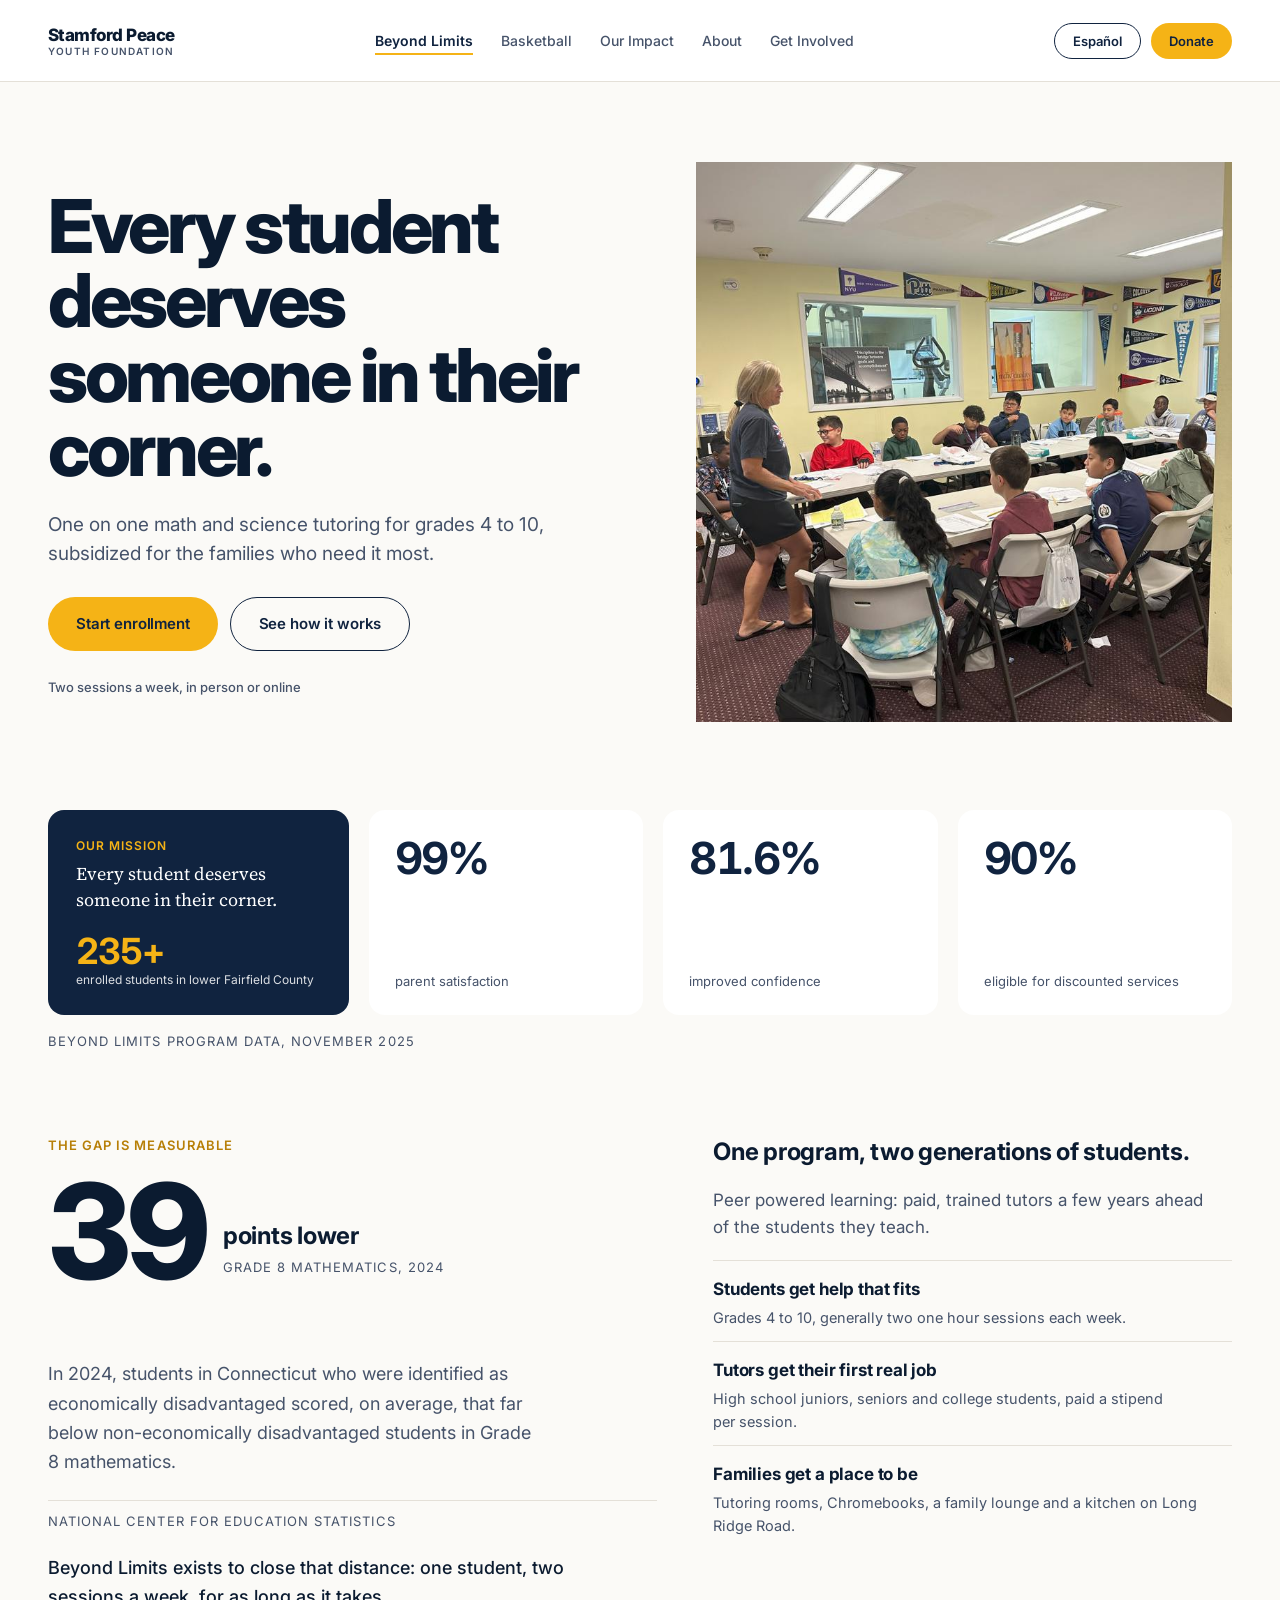
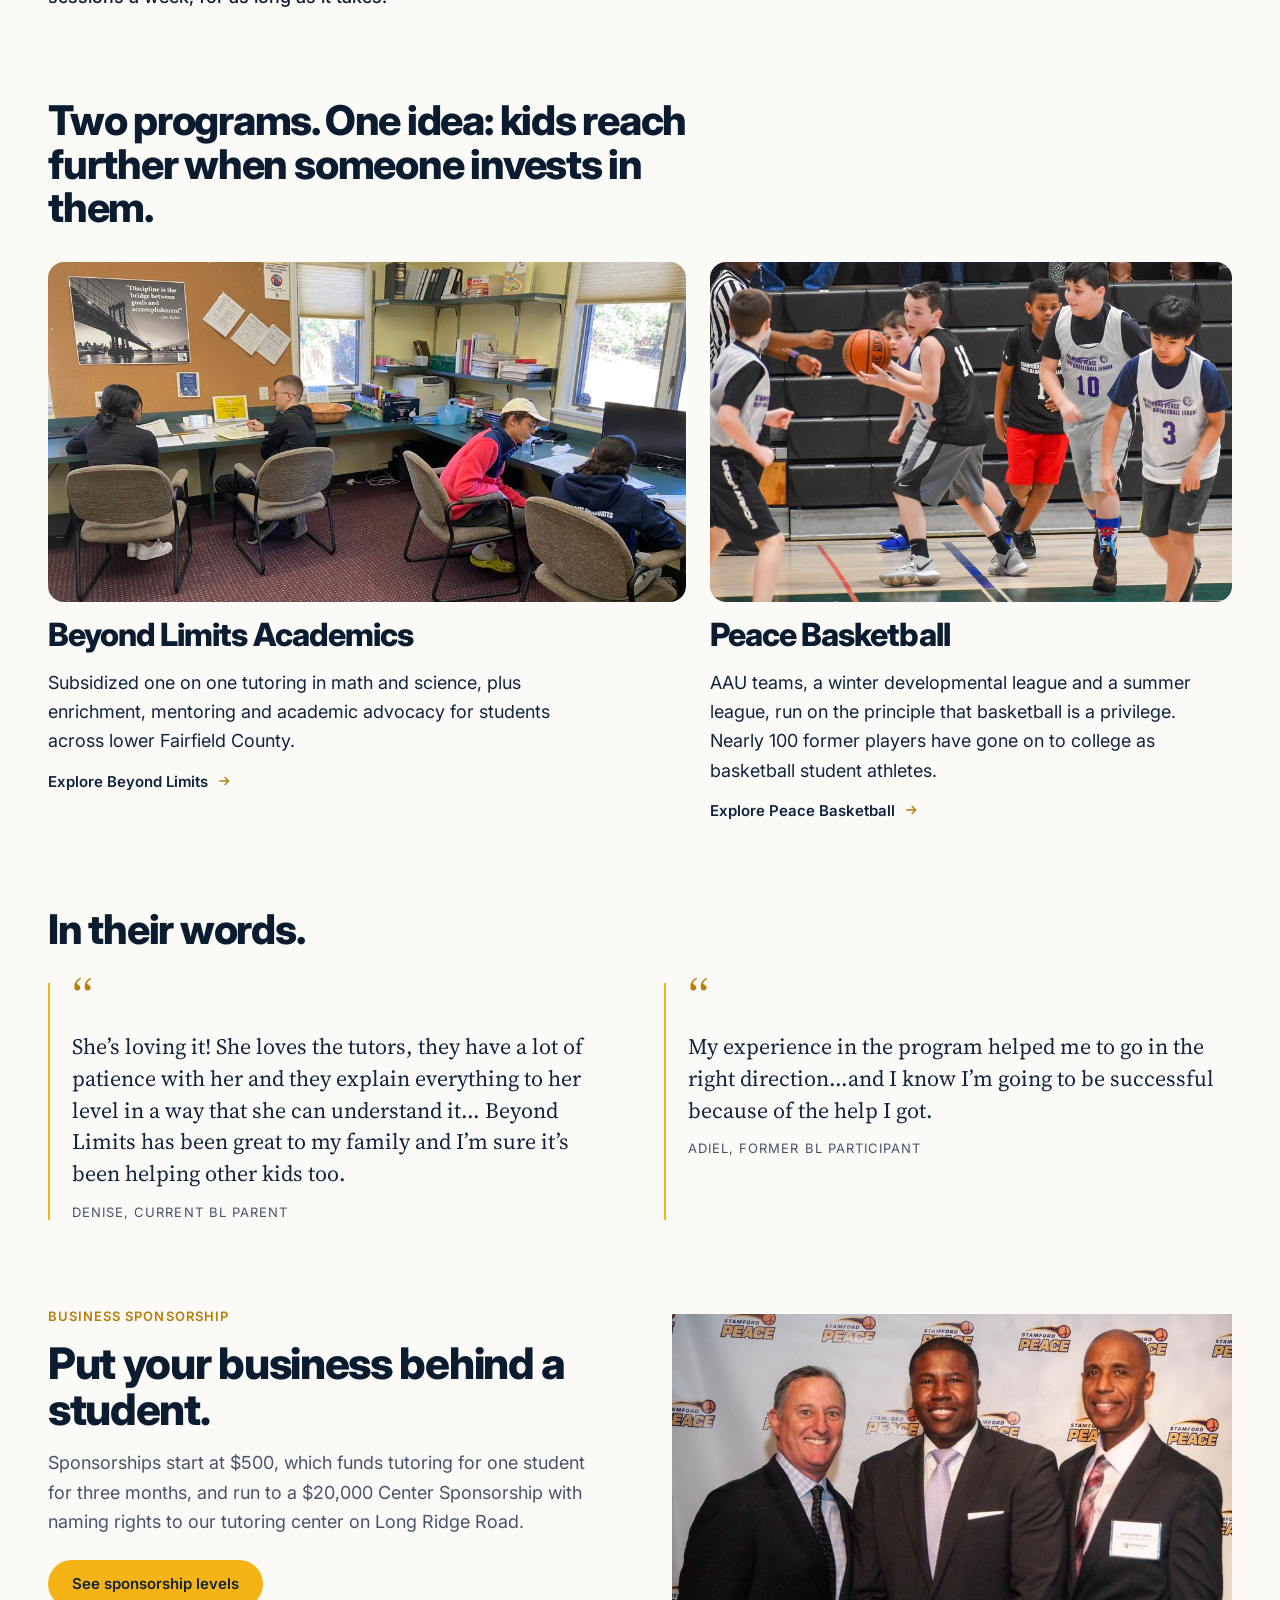
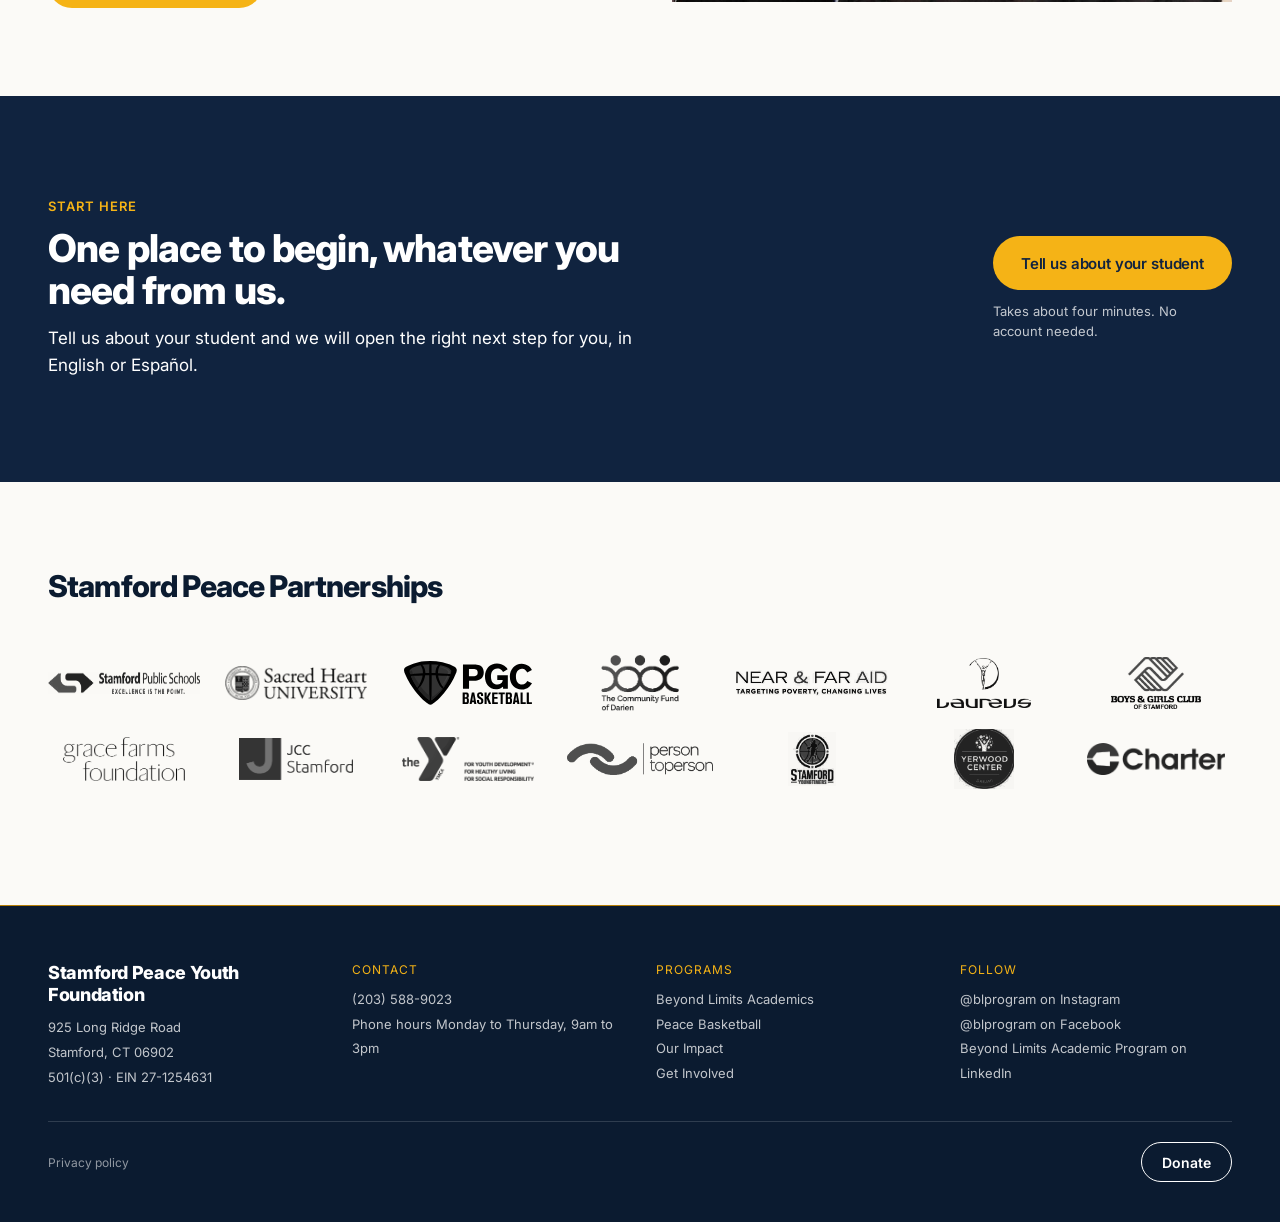
==== commit c1b2108c: "Fix three things that only go wrong on a phone A media query sets min-height:0 on full-bleed bands b" ====
--- a/index.html
+++ b/index.html
@@ -331,6 +331,15 @@
    text sitting on the left, so it leaves the right end of a centred headline on
    the lightest part of the photograph. */
 .p-band-center::after{background:linear-gradient(180deg,rgba(11,27,48,.60) 0%,rgba(11,27,48,.78) 100%)}
+/* A band carrying only an eyebrow and a heading collapses to about 199px on a
+   phone, because min-height goes to 0 below 900. A 2.5:1 group photograph in a
+   390x199 box is a strip of torsos. These bands drop the picture and keep the
+   colour; Donate's band is taller and keeps its photograph. */
+@media (max-width:900px){
+  .p-band.p-band-tight>.p-img{display:none}
+  .p-band.p-band-tight::after{background:var(--navy)}
+  .p-band-tight .p-band-in{padding-top:44px;padding-bottom:44px}
+}
 
 /* 2. Photo beside copy -----------------------------------------------------
    Copy leads. .p-split-flip puts the photograph first on wide screens and
@@ -521,6 +530,12 @@
 .p-chorus-scholarship-body{display:flex;flex-direction:column;gap:18px;font-size:clamp(.9375rem,1.4vw,1.05rem);line-height:1.68;max-width:65ch;text-wrap:pretty}
 .p-chorus-recipient-line{font-weight:700;color:var(--ink)}
 .p-chorus-recipient-set{display:grid;grid-template-columns:repeat(2,minmax(0,1fr));gap:24px;margin-top:12px;min-width:0}
+/* At full phone width a 4:5 portrait is about 430px tall, so two of them fill a
+   screen before any text. Cap them and keep the pair side by side. */
+@media (max-width:900px){
+  .p-chorus-recipient-set{gap:16px}
+  .p-chorus-recipient>.p-img{aspect-ratio:1/1}
+}
 .p-chorus-recipient{min-width:0;max-width:420px;margin:0;background:transparent;border:0;border-radius:0;box-shadow:none}
 .p-chorus-recipient>.p-img{width:100%;height:auto;aspect-ratio:4/5;object-fit:cover;background:transparent;border:0;border-radius:0;box-shadow:none}
 .p-chorus-recipient figcaption{display:flex;flex-direction:column;gap:4px;margin-top:14px;background:transparent;border:0;box-shadow:none;font-size:.75rem}
